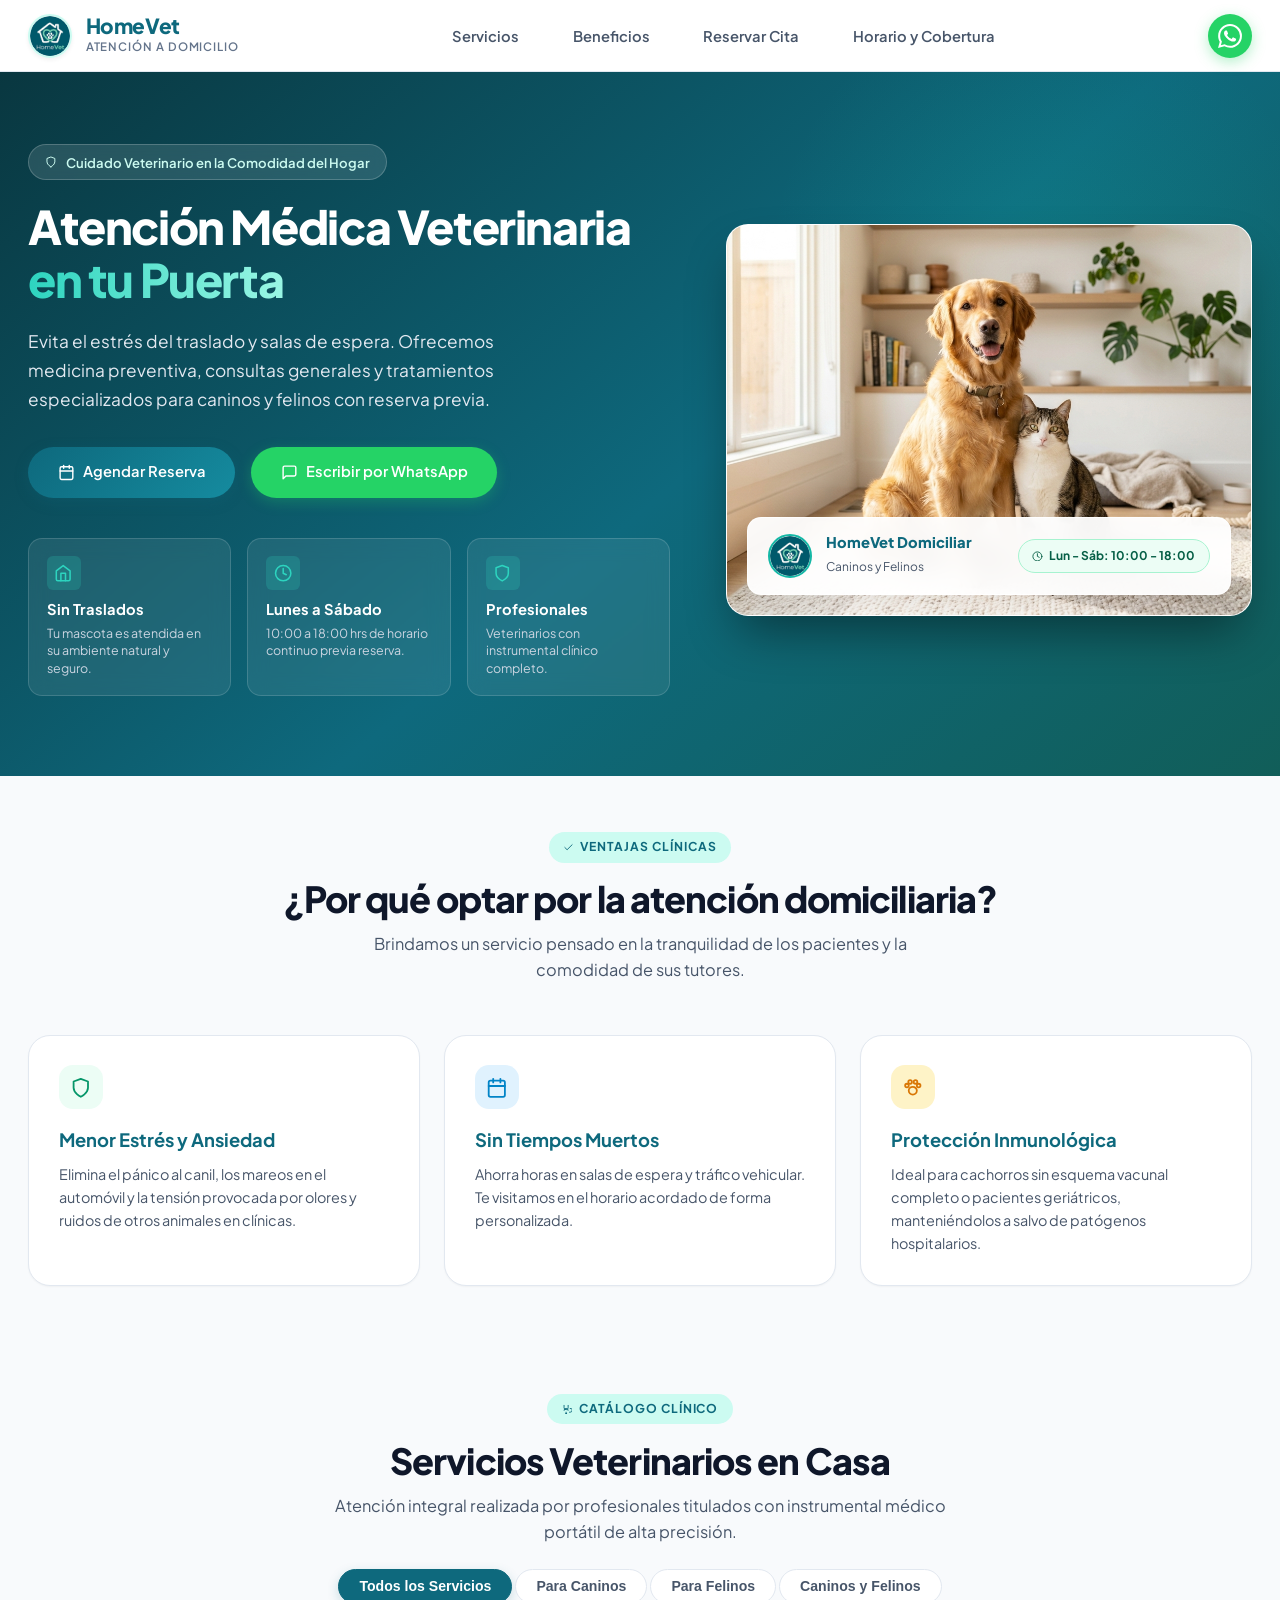
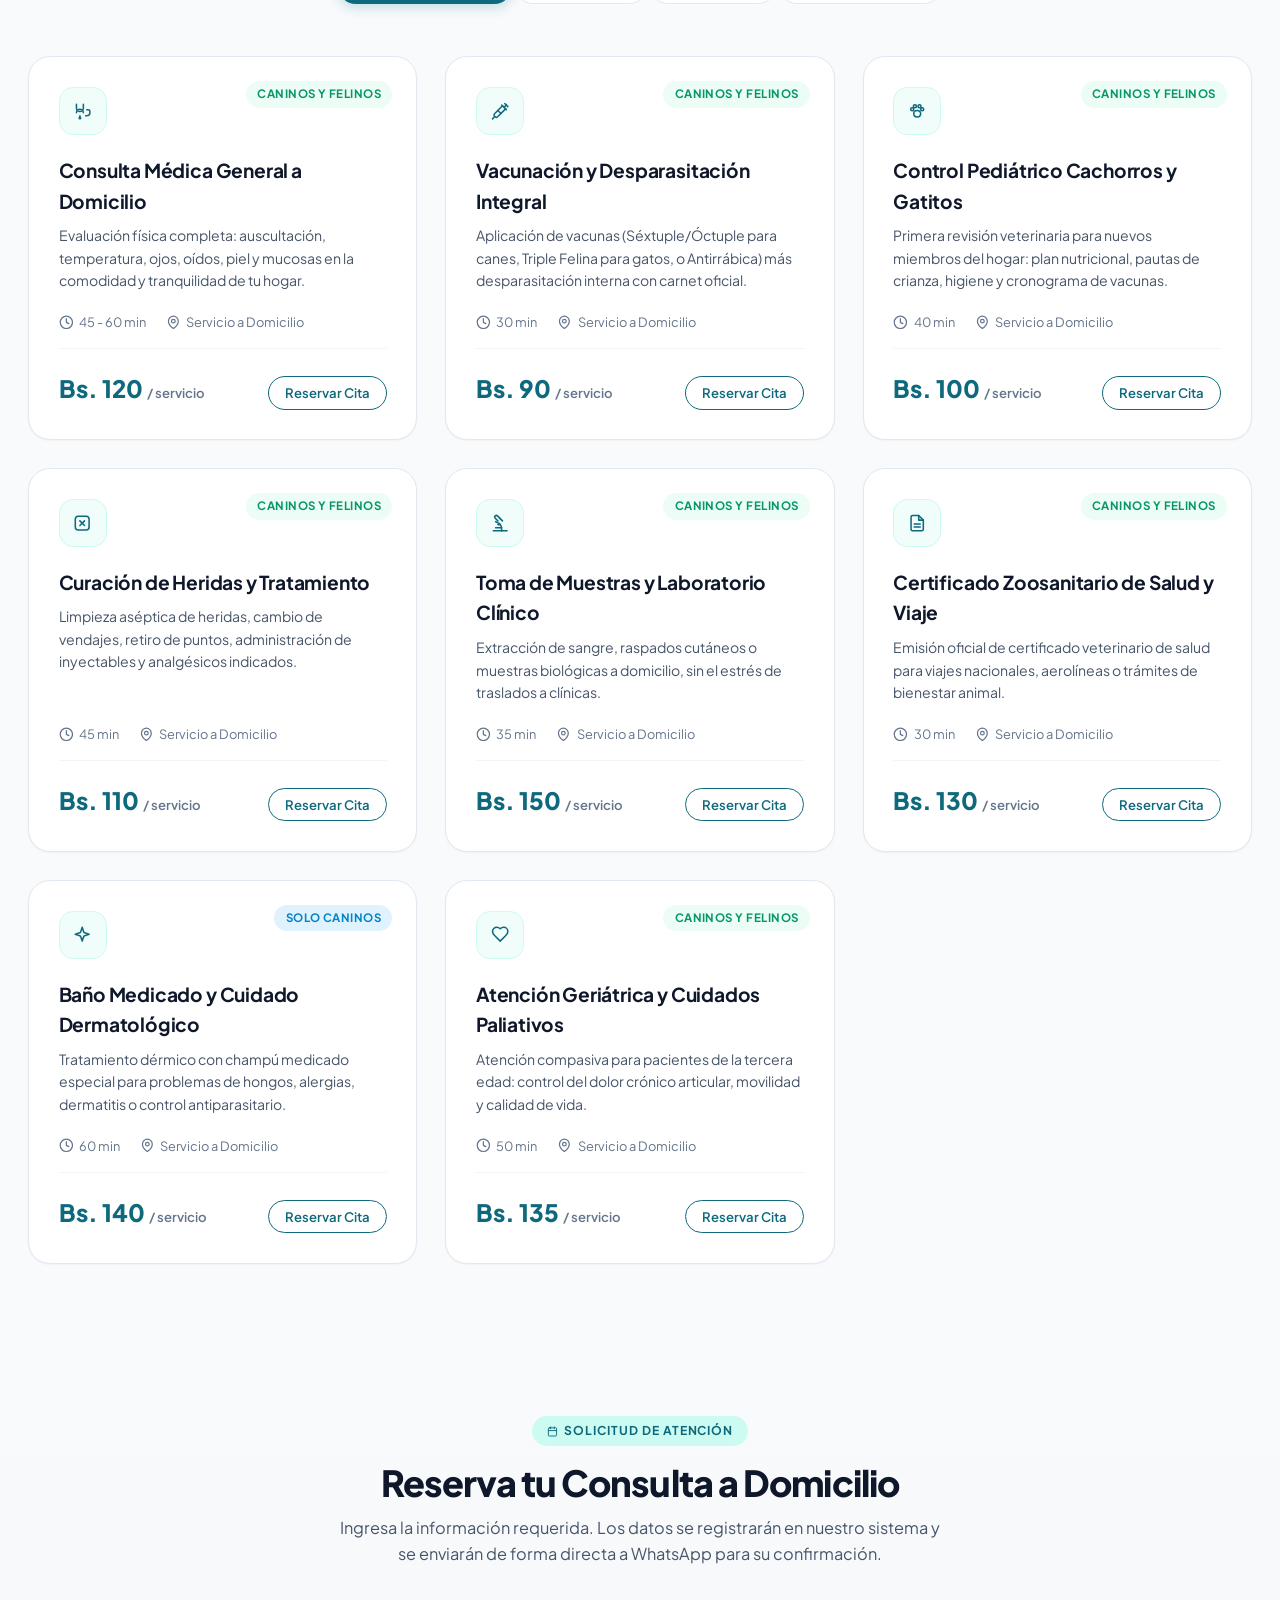
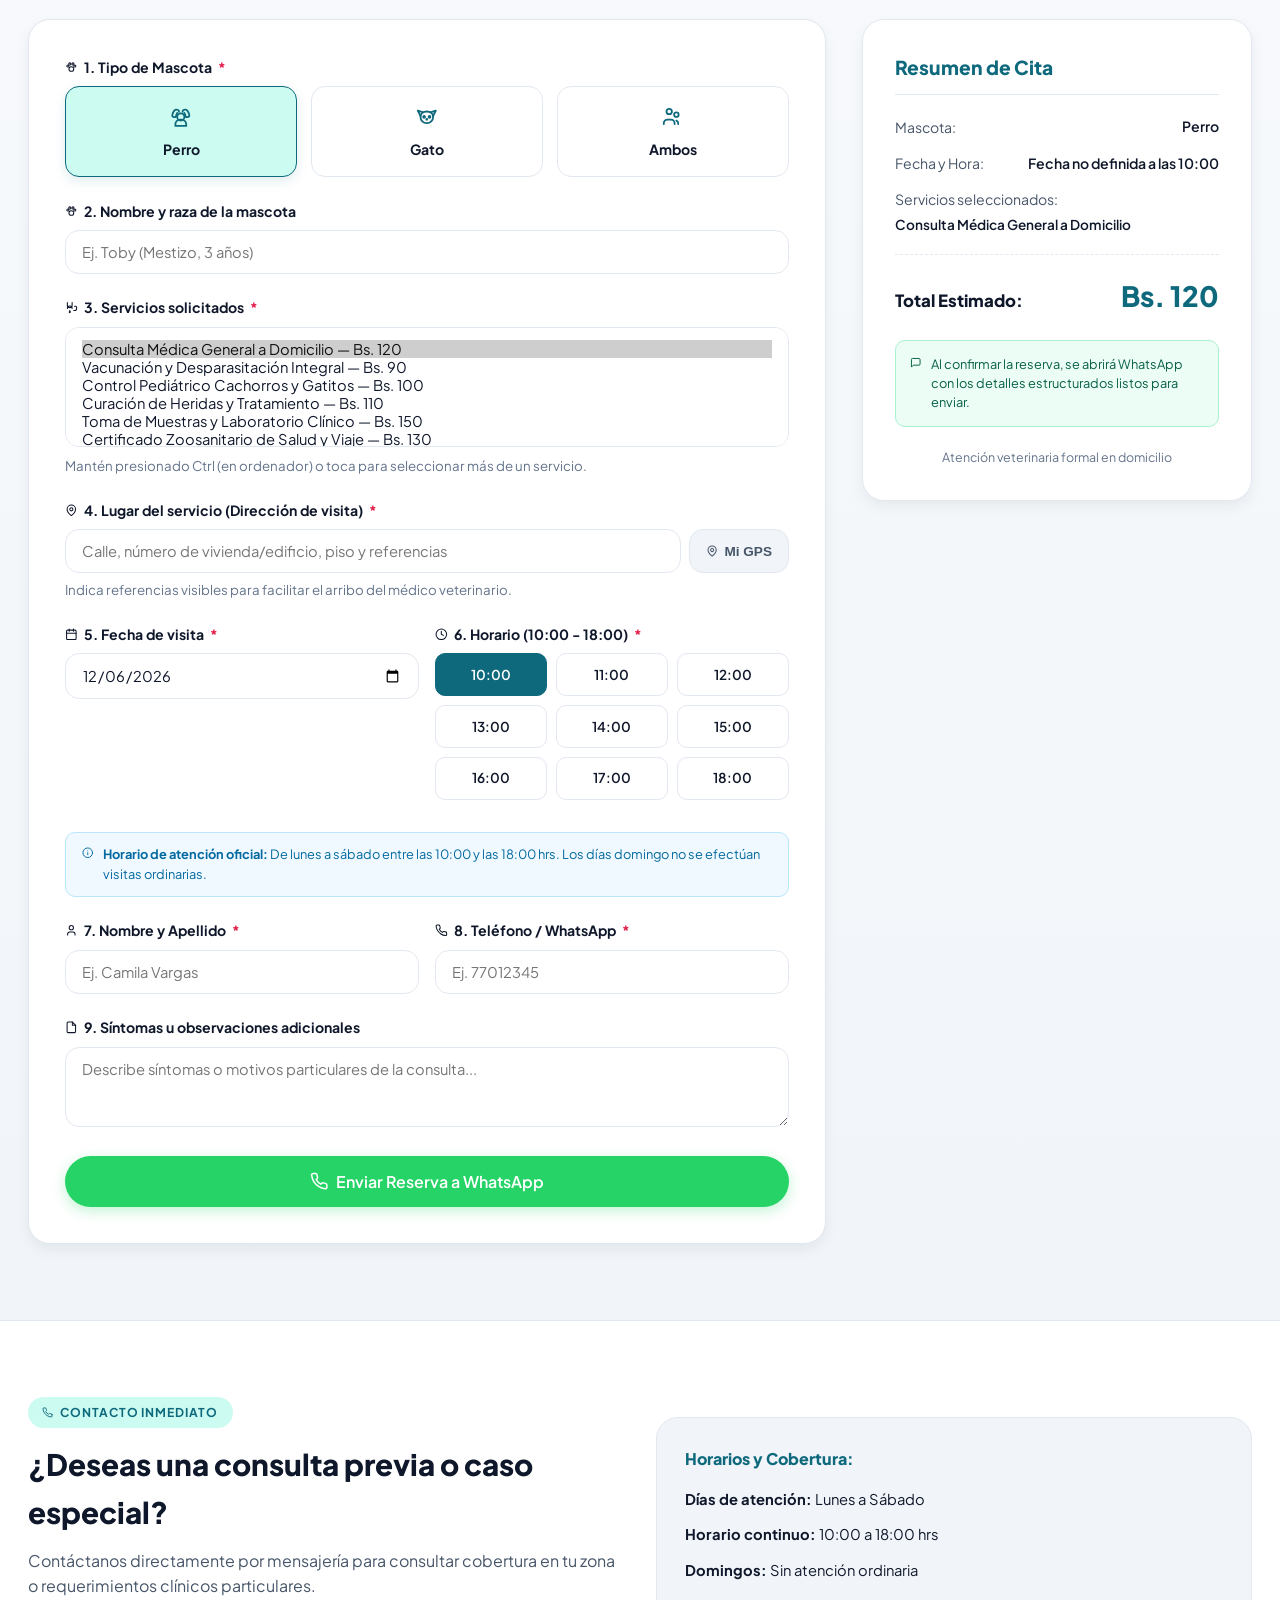
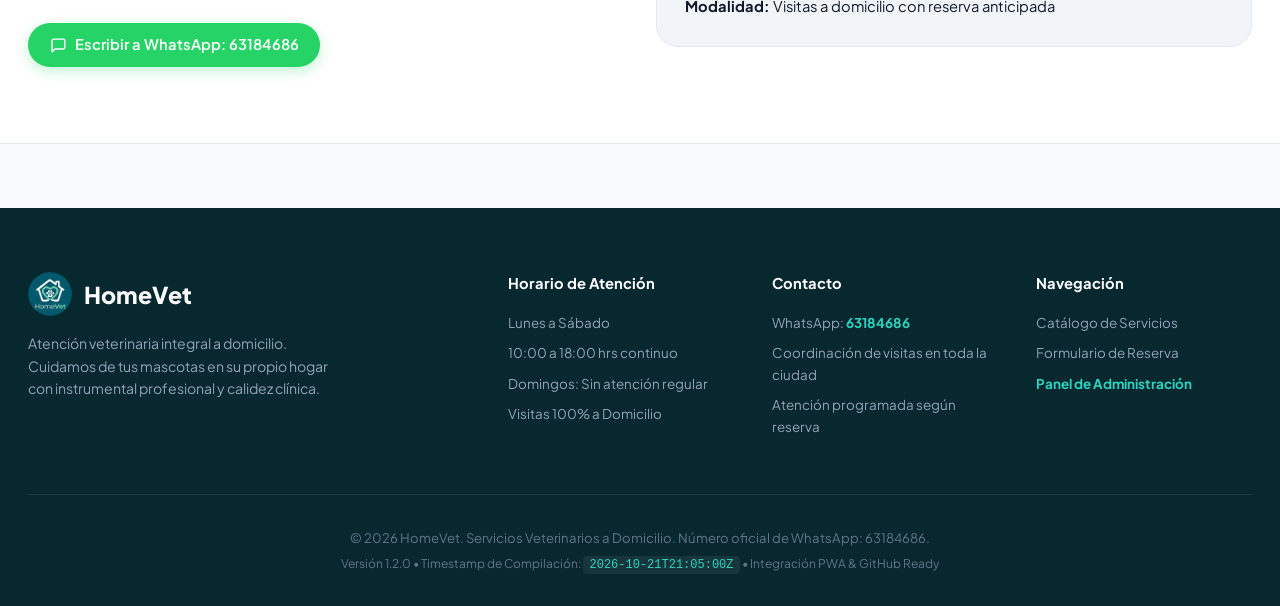
==== index.html @ 2f3e0928 "Add files via upload" ====
<!DOCTYPE html>
<html lang="es">
<head>
  <meta charset="UTF-8">
  <meta name="viewport" content="width=device-width, initial-scale=1.0">
  <title>HomeVet | Servicios Veterinarios a Domicilio</title>
  <meta name="description" content="Atención médica veterinaria a domicilio previa reserva para caninos y felinos. Horario: Lunes a Sábado de 10:00 a 18:00. Contacto WhatsApp: 63184686.">
  
  <!-- PWA & Mobile Meta Tags -->
  <link rel="manifest" href="manifest.json">
  <meta name="theme-color" content="#0e697d">
  <meta name="mobile-web-app-capable" content="yes">
  <meta name="apple-mobile-web-app-capable" content="yes">
  <meta name="apple-mobile-web-app-status-bar-style" content="black-translucent">
  <meta name="apple-mobile-web-app-title" content="HomeVet">
  <link rel="apple-touch-icon" href="assets/logo.png">

  <!-- Favicon -->
  <link rel="icon" type="image/png" href="assets/logo.png">

  <!-- Google Fonts -->
  <link rel="preconnect" href="https://fonts.googleapis.com">
  <link rel="preconnect" href="https://fonts.gstatic.com" crossorigin>
  <link href="https://fonts.googleapis.com/css2?family=Plus+Jakarta+Sans:wght@400;500;600;700;800&display=swap" rel="stylesheet">

  <!-- Styles -->
  <link rel="stylesheet" href="styles.css">
</head>
<body>

  <!-- NAVBAR -->
  <header class="navbar">
    <div class="nav-container">
      <a href="#" class="brand" onclick="window.location.reload()">
        <img src="assets/logo.png" alt="HomeVet Logo" class="brand-logo">
        <div class="brand-text">
          <h1>HomeVet</h1>
          <span>Atención a Domicilio</span>
        </div>
      </a>

      <ul class="nav-links">
        <li><a href="#servicios" class="nav-link">Servicios</a></li>
        <li><a href="#beneficios" class="nav-link">Beneficios</a></li>
        <li><a href="#reservar" class="nav-link">Reservar Cita</a></li>
        <li><a href="#contacto" class="nav-link">Horario y Cobertura</a></li>
      </ul>

      <div class="nav-actions">
        <!-- Únicamente el logo oficial de WhatsApp en la parte superior sin texto ni número -->
        <a href="https://wa.me/59163184686" target="_blank" class="btn-whatsapp-icon" id="nav-whatsapp-btn" title="Contactar vía WhatsApp" aria-label="Abrir WhatsApp oficial">
          <svg viewBox="0 0 24 24"><path d="M17.472 14.382c-.297-.149-1.758-.867-2.03-.967-.273-.099-.471-.148-.67.15-.197.297-.767.966-.94 1.164-.173.199-.347.223-.644.075-.297-.15-1.255-.463-2.39-1.475-.883-.788-1.48-1.761-1.653-2.059-.173-.297-.018-.458.13-.606.134-.133.298-.347.446-.52.149-.174.198-.298.298-.497.099-.198.05-.371-.025-.52-.075-.149-.669-1.612-.916-2.207-.242-.579-.487-.5-.669-.51-.173-.008-.371-.01-.57-.01-.198 0-.52.074-.792.372-.272.297-1.04 1.016-1.04 2.479 0 1.462 1.065 2.875 1.213 3.074.149.198 2.096 3.2 5.077 4.487.709.306 1.262.489 1.694.625.712.227 1.36.195 1.871.118.571-.085 1.758-.719 2.006-1.413.248-.694.248-1.289.173-1.413-.074-.124-.272-.198-.57-.347m-5.421 7.403h-.004a9.87 9.87 0 01-5.031-1.378l-.361-.214-3.741.982.998-3.648-.235-.374a9.86 9.86 0 01-1.51-5.26c.001-5.45 4.436-9.884 9.888-9.884 2.64 0 5.122 1.03 6.988 2.898a9.825 9.825 0 012.893 6.994c-.003 5.45-4.437 9.884-9.885 9.884m8.413-18.297A11.815 11.815 0 0012.05 0C5.495 0 .16 5.335.157 11.892c0 2.096.547 4.142 1.588 5.945L.057 24l6.305-1.654a11.882 11.882 0 005.683 1.448h.005c6.554 0 11.89-5.335 11.893-11.893a11.821 11.821 0 00-3.48-8.413Z"/></svg>
        </a>
      </div>
    </div>
  </header>

  <!-- VISTA CLIENTE PRINCIPAL -->
  <main id="client-view">
    
    <!-- ======================================================= -->
    <!-- HERO SECTION (FOTOGRAFÍA ESTÉTICA DE PERRO Y GATO)      -->
    <!-- ======================================================= -->
    <section class="hero">
      <div class="hero-container">
        <div class="hero-content">
          <div class="hero-pill">
            <svg class="svg-icon sm" viewBox="0 0 24 24"><path d="M12 22s8-4 8-10V5l-8-3-8 3v7c0 6 8 10 8 10z"/></svg>
            <span>Cuidado Veterinario en la Comodidad del Hogar</span>
          </div>

          <h2 class="hero-title">
            Atención Médica Veterinaria <span>en tu Puerta</span>
          </h2>
          
          <p class="hero-description">
            Evita el estrés del traslado y salas de espera. Ofrecemos medicina preventiva, consultas generales y tratamientos especializados para caninos y felinos con reserva previa.
          </p>

          <div class="hero-buttons">
            <a href="#reservar" class="btn btn-primary" style="padding: 0.85rem 1.85rem;">
              <svg class="svg-icon" viewBox="0 0 24 24"><rect width="18" height="18" x="3" y="4" rx="2" ry="2"/><line x1="16" y1="2" x2="16" y2="6"/><line x1="8" y1="2" x2="8" y2="6"/><line x1="3" y1="10" x2="21" y2="10"/></svg>
              <span>Agendar Reserva</span>
            </a>
            <a href="https://wa.me/59163184686?text=Hola%20HomeVet,%20deseo%20solicitar%20un%20servicio%20a%20domicilio" target="_blank" class="btn btn-whatsapp" style="padding: 0.85rem 1.85rem;">
              <svg class="svg-icon" viewBox="0 0 24 24"><path d="M21 15a2 2 0 0 1-2 2H7l-4 4V5a2 2 0 0 1 2-2h14a2 2 0 0 1 2 2z"/></svg>
              <span>Escribir por WhatsApp</span>
            </a>
          </div>

          <div class="hero-features">
            <div class="feature-box">
              <div class="feature-icon">
                <svg class="svg-icon" viewBox="0 0 24 24"><path d="m3 9 9-7 9 7v11a2 2 0 0 1-2 2H5a2 2 0 0 1-2-2z"/><polyline points="9 22 9 12 15 12 15 22"/></svg>
              </div>
              <h4>Sin Traslados</h4>
              <p>Tu mascota es atendida en su ambiente natural y seguro.</p>
            </div>

            <div class="feature-box">
              <div class="feature-icon">
                <svg class="svg-icon" viewBox="0 0 24 24"><circle cx="12" cy="12" r="10"/><polyline points="12 6 12 12 16 14"/></svg>
              </div>
              <h4>Lunes a Sábado</h4>
              <p>10:00 a 18:00 hrs de horario continuo previa reserva.</p>
            </div>

            <div class="feature-box">
              <div class="feature-icon">
                <svg class="svg-icon" viewBox="0 0 24 24"><path d="M12 22s8-4 8-10V5l-8-3-8 3v7c0 6 8 10 8 10z"/></svg>
              </div>
              <h4>Profesionales</h4>
              <p>Veterinarios con instrumental clínico completo.</p>
            </div>
          </div>
        </div>

        <!-- TARJETA VISUAL CON FOTOGRAFÍA ESTÉTICA DE PERRO Y GATO -->
        <div class="hero-visual-card">
          <img src="assets/hero_pets.jpg" alt="Perro y gato atendidos en casa con HomeVet" class="hero-visual-img">
          
          <div class="hero-badge-overlay">
            <div class="hero-badge-left">
              <img src="assets/logo.png" alt="HomeVet Emblem" class="hero-badge-avatar">
              <div class="hero-badge-info">
                <h4>HomeVet Domiciliar</h4>
                <span>Caninos y Felinos</span>
              </div>
            </div>

            <div class="hero-schedule-pill">
              <svg class="svg-icon sm" viewBox="0 0 24 24"><circle cx="12" cy="12" r="10"/><polyline points="12 6 12 12 16 14"/></svg>
              <span>Lun - Sáb: 10:00 - 18:00</span>
            </div>
          </div>
        </div>
      </div>
    </section>

    <!-- SECCIÓN BENEFICIOS -->
    <section class="section-wrapper" id="beneficios" style="padding-top: 3.5rem; padding-bottom: 2rem;">
      <div class="section-header">
        <span class="section-tag">
          <svg class="svg-icon sm" viewBox="0 0 24 24"><polyline points="20 6 9 17 4 12"/></svg>
          Ventajas Clínicas
        </span>
        <h2 class="section-title">¿Por qué optar por la atención domiciliaria?</h2>
        <p class="section-subtitle">
          Brindamos un servicio pensado en la tranquilidad de los pacientes y la comodidad de sus tutores.
        </p>
      </div>

      <div style="display: grid; grid-template-columns: repeat(auto-fit, minmax(280px, 1fr)); gap: 1.5rem;">
        <div style="background: white; padding: 1.85rem; border-radius: var(--radius-lg); border: 1px solid var(--border-color); box-shadow: var(--shadow-xs);">
          <div style="width: 44px; height: 44px; border-radius: var(--radius-md); background: #ecfdf5; color: #059669; display: flex; align-items: center; justify-content: center; margin-bottom: 1rem;">
            <svg class="svg-icon md" viewBox="0 0 24 24"><path d="M12 22s8-4 8-10V5l-8-3-8 3v7c0 6 8 10 8 10z"/></svg>
          </div>
          <h3 style="font-size: 1.15rem; font-weight: 700; margin-bottom: 0.5rem; color: var(--primary);">Menor Estrés y Ansiedad</h3>
          <p style="font-size: 0.9rem; color: var(--text-secondary); line-height: 1.6;">
            Elimina el pánico al canil, los mareos en el automóvil y la tensión provocada por olores y ruidos de otros animales en clínicas.
          </p>
        </div>

        <div style="background: white; padding: 1.85rem; border-radius: var(--radius-lg); border: 1px solid var(--border-color); box-shadow: var(--shadow-xs);">
          <div style="width: 44px; height: 44px; border-radius: var(--radius-md); background: #e0f2fe; color: #0284c7; display: flex; align-items: center; justify-content: center; margin-bottom: 1rem;">
            <svg class="svg-icon md" viewBox="0 0 24 24"><rect width="18" height="18" x="3" y="4" rx="2" ry="2"/><line x1="16" y1="2" x2="16" y2="6"/><line x1="8" y1="2" x2="8" y2="6"/><line x1="3" y1="10" x2="21" y2="10"/></svg>
          </div>
          <h3 style="font-size: 1.15rem; font-weight: 700; margin-bottom: 0.5rem; color: var(--primary);">Sin Tiempos Muertos</h3>
          <p style="font-size: 0.9rem; color: var(--text-secondary); line-height: 1.6;">
            Ahorra horas en salas de espera y tráfico vehicular. Te visitamos en el horario acordado de forma personalizada.
          </p>
        </div>

        <div style="background: white; padding: 1.85rem; border-radius: var(--radius-lg); border: 1px solid var(--border-color); box-shadow: var(--shadow-xs);">
          <div style="width: 44px; height: 44px; border-radius: var(--radius-md); background: #fef3c7; color: #d97706; display: flex; align-items: center; justify-content: center; margin-bottom: 1rem;">
            <svg class="svg-icon md" viewBox="0 0 24 24"><path d="M12 11c-2.5 0-4.5 1.8-4.5 4 0 2.5 2 4.5 4.5 4.5s4.5-2 4.5-4.5c0-2.2-2-4-4.5-4z"/><circle cx="5.5" cy="9.5" r="2"/><circle cx="9" cy="5.5" r="2"/><circle cx="15" cy="5.5" r="2"/><circle cx="18.5" cy="9.5" r="2"/></svg>
          </div>
          <h3 style="font-size: 1.15rem; font-weight: 700; margin-bottom: 0.5rem; color: var(--primary);">Protección Inmunológica</h3>
          <p style="font-size: 0.9rem; color: var(--text-secondary); line-height: 1.6;">
            Ideal para cachorros sin esquema vacunal completo o pacientes geriátricos, manteniéndolos a salvo de patógenos hospitalarios.
          </p>
        </div>
      </div>
    </section>

    <!-- SECCIÓN DE SERVICIOS -->
    <section class="section-wrapper" id="servicios">
      <div class="section-header">
        <span class="section-tag">
          <svg class="svg-icon sm" viewBox="0 0 24 24"><path d="M4.5 3v5a4.5 4.5 0 0 0 9 0V3"/><path d="M13.5 14a4.5 4.5 0 0 0-9 0"/><path d="M9 18v3"/><circle cx="9" cy="21" r="1"/><path d="M18 10h2a2 2 0 0 1 2 2v2a4 4 0 0 1-4 4h-1.5"/></svg>
          Catálogo Clínico
        </span>
        <h2 class="section-title">Servicios Veterinarios en Casa</h2>
        <p class="section-subtitle">
          Atención integral realizada por profesionales titulados con instrumental médico portátil de alta precisión.
        </p>

        <!-- Filtros por tipo de mascota -->
        <div class="filter-pills" style="margin-top: 1.5rem;">
          <button class="filter-btn active" onclick="filterServicesByPet('todos', this)">Todos los Servicios</button>
          <button class="filter-btn" onclick="filterServicesByPet('perro', this)">Para Caninos</button>
          <button class="filter-btn" onclick="filterServicesByPet('gato', this)">Para Felinos</button>
          <button class="filter-btn" onclick="filterServicesByPet('ambos', this)">Caninos y Felinos</button>
        </div>
      </div>

      <!-- Grid dinámico de servicios (cargado desde db.js) -->
      <div class="services-grid" id="services-grid">
        <!-- Renderizado dinámicamente con JavaScript desde app.js -->
      </div>
    </section>

    <!-- SECCIÓN DE RESERVA ONLINE -->
    <section class="booking-section section-wrapper" id="reservar">
      <div class="section-header">
        <span class="section-tag">
          <svg class="svg-icon sm" viewBox="0 0 24 24"><rect width="18" height="18" x="3" y="4" rx="2" ry="2"/><line x1="16" y1="2" x2="16" y2="6"/><line x1="8" y1="2" x2="8" y2="6"/><line x1="3" y1="10" x2="21" y2="10"/></svg>
          Solicitud de Atención
        </span>
        <h2 class="section-title">Reserva tu Consulta a Domicilio</h2>
        <p class="section-subtitle">
          Ingresa la información requerida. Los datos se registrarán en nuestro sistema y se enviarán de forma directa a WhatsApp para su confirmación.
        </p>
      </div>

      <div class="booking-container">
        <!-- FORMULARIO DE RESERVA -->
        <div class="booking-form-card">
          <form id="booking-form" onsubmit="handleBookingSubmit(event)">
            
            <!-- PASO 1: TIPO DE MASCOTA -->
            <div class="form-group">
              <label class="form-label">
                <svg class="svg-icon sm" viewBox="0 0 24 24"><path d="M12 11c-2.5 0-4.5 1.8-4.5 4 0 2.5 2 4.5 4.5 4.5s4.5-2 4.5-4.5c0-2.2-2-4-4.5-4z"/><circle cx="5.5" cy="9.5" r="2"/><circle cx="9" cy="5.5" r="2"/><circle cx="15" cy="5.5" r="2"/><circle cx="18.5" cy="9.5" r="2"/></svg>
                <span>1. Tipo de Mascota</span> <span class="req">*</span>
              </label>
              <div class="pet-type-selector">
                <div class="pet-radio-card active" data-pet="Perro" onclick="selectPetType('Perro')">
                  <div class="pet-icon-svg">
                    <svg class="svg-icon md" viewBox="0 0 24 24"><path d="M10 5.172C10 3.782 8.423 2.679 6.5 3c-2.823.47-4.113 6.006-4 7 .08.703 1.725 1.722 3.996 1 .076-.513.59-3 1.504-4.5"/><path d="M14 5.172C14 3.782 15.577 2.679 17.5 3c2.823.47 4.113 6.006 4 7-.08.703-1.725 1.722-3.996 1-.076-.513-.59-3-1.504-4.5"/><path d="M12 14c-3.5 0-6 2-6 5v2h12v-2c0-3-2.5-5-6-5z"/><circle cx="12" cy="11" r="4"/></svg>
                  </div>
                  <div class="pet-name">Perro</div>
                </div>

                <div class="pet-radio-card" data-pet="Gato" onclick="selectPetType('Gato')">
                  <div class="pet-icon-svg">
                    <svg class="svg-icon md" viewBox="0 0 24 24"><path d="M12 5c-4 0-7 2.5-7 6 0 4 3 7 7 7s7-3 7-7c0-3.5-3-6-7-6Z"/><path d="m5 10-3-6 6 2"/><path d="m19 10 3-6-6 2"/><circle cx="9" cy="11" r="1"/><circle cx="15" cy="11" r="1"/><path d="m12 13-.5 1h1z"/></svg>
                  </div>
                  <div class="pet-name">Gato</div>
                </div>

                <div class="pet-radio-card" data-pet="Ambos" onclick="selectPetType('Ambos')">
                  <div class="pet-icon-svg">
                    <svg class="svg-icon md" viewBox="0 0 24 24"><path d="M8 8a3 3 0 1 0 0-6 3 3 0 0 0 0 6Z"/><path d="M16 11a2.5 2.5 0 1 0 0-5 2.5 2.5 0 0 0 0 5Z"/><path d="M2 19v-1a4 4 0 0 1 4-4h4a4 4 0 0 1 4 4v1"/><path d="M18 19v-1a3 3 0 0 0-2-2.82"/></svg>
                  </div>
                  <div class="pet-name">Ambos</div>
                </div>
              </div>
            </div>

            <!-- PASO 2: NOMBRE / DATOS DE LA MASCOTA -->
            <div class="form-group">
              <label class="form-label" for="booking-pet-name">
                <svg class="svg-icon sm" viewBox="0 0 24 24"><path d="M12 11c-2.5 0-4.5 1.8-4.5 4 0 2.5 2 4.5 4.5 4.5s4.5-2 4.5-4.5c0-2.2-2-4-4.5-4z"/><circle cx="5.5" cy="9.5" r="2"/><circle cx="9" cy="5.5" r="2"/><circle cx="15" cy="5.5" r="2"/><circle cx="18.5" cy="9.5" r="2"/></svg>
                <span>2. Nombre y raza de la mascota</span>
              </label>
              <input type="text" id="booking-pet-name" class="form-control" placeholder="Ej. Toby (Mestizo, 3 años)">
            </div>

            <!-- PASO 3: SERVICIOS REQUERIDOS -->
            <div class="form-group">
              <label class="form-label" for="booking-services">
                <svg class="svg-icon sm" viewBox="0 0 24 24"><path d="M4.5 3v5a4.5 4.5 0 0 0 9 0V3"/><path d="M13.5 14a4.5 4.5 0 0 0-9 0"/><path d="M9 18v3"/><circle cx="9" cy="21" r="1"/><path d="M18 10h2a2 2 0 0 1 2 2v2a4 4 0 0 1-4 4h-1.5"/></svg>
                <span>3. Servicios solicitados</span> <span class="req">*</span>
              </label>
              <select id="booking-services" class="form-control" multiple size="4" required style="height: auto; min-height: 120px;">
                <!-- Opciones cargadas dinámicamente -->
              </select>
              <small style="color: var(--text-muted); display: block; margin-top: 0.35rem;">
                Mantén presionado Ctrl (en ordenador) o toca para seleccionar más de un servicio.
              </small>
            </div>

            <!-- PASO 4: LUGAR / DIRECCIÓN EXACTA -->
            <div class="form-group">
              <label class="form-label" for="booking-location">
                <svg class="svg-icon sm" viewBox="0 0 24 24"><path d="M20 10c0 6-8 12-8 12s-8-6-8-12a8 8 0 0 1 16 0Z"/><circle cx="12" cy="10" r="3"/></svg>
                <span>4. Lugar del servicio (Dirección de visita)</span> <span class="req">*</span>
              </label>
              <div class="location-input-group">
                <input type="text" id="booking-location" class="form-control" placeholder="Calle, número de vivienda/edificio, piso y referencias" required>
                <button type="button" class="btn-gps" onclick="getCurrentLocation()" title="Usar ubicación actual GPS">
                  <svg class="svg-icon sm" viewBox="0 0 24 24"><path d="M20 10c0 6-8 12-8 12s-8-6-8-12a8 8 0 0 1 16 0Z"/><circle cx="12" cy="10" r="3"/></svg>
                  <span>Mi GPS</span>
                </button>
              </div>
              <small style="color: var(--text-muted); display: block; margin-top: 0.35rem;">
                Indica referencias visibles para facilitar el arribo del médico veterinario.
              </small>
            </div>

            <!-- PASO 5: FECHA Y HORA (LUNES A SÁBADO 10:00 - 18:00) -->
            <div style="display: grid; grid-template-columns: 1fr 1fr; gap: 1rem;">
              <div class="form-group">
                <label class="form-label" for="booking-date">
                  <svg class="svg-icon sm" viewBox="0 0 24 24"><rect width="18" height="18" x="3" y="4" rx="2" ry="2"/><line x1="16" y1="2" x2="16" y2="6"/><line x1="8" y1="2" x2="8" y2="6"/><line x1="3" y1="10" x2="21" y2="10"/></svg>
                  <span>5. Fecha de visita</span> <span class="req">*</span>
                </label>
                <input type="date" id="booking-date" class="form-control" required>
              </div>

              <div class="form-group">
                <label class="form-label">
                  <svg class="svg-icon sm" viewBox="0 0 24 24"><circle cx="12" cy="12" r="10"/><polyline points="12 6 12 12 16 14"/></svg>
                  <span>6. Horario (10:00 - 18:00)</span> <span class="req">*</span>
                </label>
                <div class="time-slots-grid" id="time-slots-container">
                  <!-- Slots dinámicos -->
                </div>
              </div>
            </div>

            <div class="schedule-notice-box">
              <svg class="svg-icon sm" style="margin-top:2px;" viewBox="0 0 24 24"><circle cx="12" cy="12" r="10"/><line x1="12" y1="16" x2="12" y2="12"/><line x1="12" y1="8" x2="12.01" y2="8"/></svg>
              <span><strong>Horario de atención oficial:</strong> De lunes a sábado entre las 10:00 y las 18:00 hrs. Los días domingo no se efectúan visitas ordinarias.</span>
            </div>

            <!-- PASO 6: DATOS DEL CLIENTE -->
            <div style="display: grid; grid-template-columns: 1fr 1fr; gap: 1rem; margin-top: 1.4rem;">
              <div class="form-group">
                <label class="form-label" for="booking-name">
                  <svg class="svg-icon sm" viewBox="0 0 24 24"><path d="M19 21v-2a4 4 0 0 0-4-4H9a4 4 0 0 0-4 4v2"/><circle cx="12" cy="7" r="4"/></svg>
                  <span>7. Nombre y Apellido</span> <span class="req">*</span>
                </label>
                <input type="text" id="booking-name" class="form-control" placeholder="Ej. Camila Vargas" required>
              </div>

              <div class="form-group">
                <label class="form-label" for="booking-phone">
                  <svg class="svg-icon sm" viewBox="0 0 24 24"><path d="M22 16.92v3a2 2 0 0 1-2.18 2 19.79 19.79 0 0 1-8.63-3.07 19.5 19.5 0 0 1-6-6 19.79 19.79 0 0 1-3.07-8.67A2 2 0 0 1 4.11 2h3a2 2 0 0 1 2 1.72 12.84 12.84 0 0 0 .7 2.81 2 2 0 0 1-.45 2.11L8.09 9.91a16 16 0 0 0 6 6l1.27-1.27a2 2 0 0 1 2.11-.45 12.84 12.84 0 0 0 2.81.7A2 2 0 0 1 22 16.92z"/></svg>
                  <span>8. Teléfono / WhatsApp</span> <span class="req">*</span>
                </label>
                <input type="tel" id="booking-phone" class="form-control" placeholder="Ej. 77012345" required>
              </div>
            </div>

            <!-- PASO 7: OBSERVACIONES -->
            <div class="form-group">
              <label class="form-label" for="booking-notes">
                <svg class="svg-icon sm" viewBox="0 0 24 24"><path d="M14 2H6a2 2 0 0 0-2 2v16a2 2 0 0 0 2 2h12a2 2 0 0 0 2-2V8z"/><polyline points="14 2 14 8 20 8"/></svg>
                <span>9. Síntomas u observaciones adicionales</span>
              </label>
              <textarea id="booking-notes" class="form-control" rows="3" placeholder="Describe síntomas o motivos particulares de la consulta..."></textarea>
            </div>

            <!-- Botón de envío sin número de teléfono visible -->
            <button type="submit" class="btn btn-whatsapp" style="width: 100%; padding: 0.95rem; font-size: 1rem;">
              <svg class="svg-icon" viewBox="0 0 24 24"><path d="M22 16.92v3a2 2 0 0 1-2.18 2 19.79 19.79 0 0 1-8.63-3.07 19.5 19.5 0 0 1-6-6 19.79 19.79 0 0 1-3.07-8.67A2 2 0 0 1 4.11 2h3a2 2 0 0 1 2 1.72 12.84 12.84 0 0 0 .7 2.81 2 2 0 0 1-.45 2.11L8.09 9.91a16 16 0 0 0 6 6l1.27-1.27a2 2 0 0 1 2.11-.45 12.84 12.84 0 0 0 2.81.7A2 2 0 0 1 22 16.92z"/></svg>
              <span>Enviar Reserva a WhatsApp</span>
            </button>
          </form>
        </div>

        <!-- RESUMEN LATERAL DE RESERVA -->
        <div class="booking-summary-card">
          <h3 style="font-size: 1.2rem; font-weight: 800; color: var(--primary); margin-bottom: 1.25rem; border-bottom: 1px solid var(--border-color); padding-bottom: 0.75rem;">
            Resumen de Cita
          </h3>

          <div class="summary-item">
            <span class="label">Mascota:</span>
            <span class="value" id="summary-pet-type">Perro</span>
          </div>

          <div class="summary-item">
            <span class="label">Fecha y Hora:</span>
            <span class="value" id="summary-date-time">Hoy a las 10:00</span>
          </div>

          <div class="summary-item" style="flex-direction: column; align-items: flex-start; gap: 0.25rem;">
            <span class="label">Servicios seleccionados:</span>
            <div class="value" id="summary-services-list" style="text-align: left; font-size: 0.85rem; color: var(--text-primary);">
              Cargando...
            </div>
          </div>

          <div class="summary-total">
            <span class="total-label">Total Estimado:</span>
            <span class="total-amount" id="summary-total-price">Bs. 0</span>
          </div>

          <div class="whatsapp-notice">
            <svg class="svg-icon sm" style="margin-top:2px;" viewBox="0 0 24 24"><path d="M21 15a2 2 0 0 1-2 2H7l-4 4V5a2 2 0 0 1 2-2h14a2 2 0 0 1 2 2z"/></svg>
            <div>
              Al confirmar la reserva, se abrirá WhatsApp con los detalles estructurados listos para enviar.
            </div>
          </div>

          <div style="font-size: 0.78rem; color: var(--text-muted); text-align: center;">
            Atención veterinaria formal en domicilio
          </div>
        </div>
      </div>
    </section>

    <!-- HORARIO Y CONTACTO (NÚMERO VISIBLE EN LA PARTE INFERIOR) -->
    <section class="section-wrapper" id="contacto" style="background: white; border-top: 1px solid var(--border-color); border-bottom: 1px solid var(--border-color);">
      <div style="display: grid; grid-template-columns: repeat(auto-fit, minmax(300px, 1fr)); gap: 2rem; align-items: center;">
        <div>
          <span class="section-tag">
            <svg class="svg-icon sm" viewBox="0 0 24 24"><path d="M22 16.92v3a2 2 0 0 1-2.18 2 19.79 19.79 0 0 1-8.63-3.07 19.5 19.5 0 0 1-6-6 19.79 19.79 0 0 1-3.07-8.67A2 2 0 0 1 4.11 2h3a2 2 0 0 1 2 1.72 12.84 12.84 0 0 0 .7 2.81 2 2 0 0 1-.45 2.11L8.09 9.91a16 16 0 0 0 6 6l1.27-1.27a2 2 0 0 1 2.11-.45 12.84 12.84 0 0 0 2.81.7A2 2 0 0 1 22 16.92z"/></svg>
            Contacto Inmediato
          </span>
          <h2 style="font-size: 1.85rem; font-weight: 800; margin-bottom: 0.75rem;">¿Deseas una consulta previa o caso especial?</h2>
          <p style="color: var(--text-secondary); margin-bottom: 1.5rem; line-height: 1.6;">
            Contáctanos directamente por mensajería para consultar cobertura en tu zona o requerimientos clínicos particulares.
          </p>
          <a href="https://wa.me/59163184686?text=Hola%20HomeVet,%20tengo%20una%20consulta%20veterinaria" target="_blank" class="btn btn-whatsapp">
            <svg class="svg-icon" viewBox="0 0 24 24"><path d="M21 15a2 2 0 0 1-2 2H7l-4 4V5a2 2 0 0 1 2-2h14a2 2 0 0 1 2 2z"/></svg>
            <span>Escribir a WhatsApp: 63184686</span>
          </a>
        </div>

        <div style="background: var(--bg-subtle); padding: 1.75rem; border-radius: var(--radius-lg); border: 1px solid var(--border-color);">
          <h4 style="font-weight: 800; margin-bottom: 1rem; color: var(--primary);">Horarios y Cobertura:</h4>
          <ul style="list-style: none; display: flex; flex-direction: column; gap: 0.75rem; font-size: 0.92rem;">
            <li><strong>Días de atención:</strong> Lunes a Sábado</li>
            <li><strong>Horario continuo:</strong> 10:00 a 18:00 hrs</li>
            <li><strong>Domingos:</strong> Sin atención ordinaria</li>
            <li><strong>Modalidad:</strong> Visitas a domicilio con reserva anticipada</li>
          </ul>
        </div>
      </div>
    </section>

  </main>

  <!-- MODAL: CONFIRMACIÓN DE RESERVA -->
  <div class="modal-overlay" id="confirmation-modal">
    <div class="modal-card">
      <div class="modal-header">
        <h4 class="modal-title">
          <svg class="svg-icon" viewBox="0 0 24 24"><polyline points="20 6 9 17 4 12"/></svg>
          <span>Reserva Registrada en Base de Datos</span>
        </h4>
        <button class="modal-close" onclick="closeModal('confirmation-modal')">&times;</button>
      </div>
      <div class="modal-body" id="modal-booking-details">
        <!-- Contenido generado dinámicamente -->
      </div>
      <div class="modal-footer">
        <button class="btn btn-secondary" onclick="closeModal('confirmation-modal')">Cerrar</button>
        <button class="btn btn-whatsapp" id="modal-whatsapp-btn">
          <svg class="svg-icon" viewBox="0 0 24 24"><path d="M22 16.92v3a2 2 0 0 1-2.18 2 19.79 19.79 0 0 1-8.63-3.07 19.5 19.5 0 0 1-6-6 19.79 19.79 0 0 1-3.07-8.67A2 2 0 0 1 4.11 2h3a2 2 0 0 1 2 1.72 12.84 12.84 0 0 0 .7 2.81 2 2 0 0 1-.45 2.11L8.09 9.91a16 16 0 0 0 6 6l1.27-1.27a2 2 0 0 1 2.11-.45 12.84 12.84 0 0 0 2.81.7A2 2 0 0 1 22 16.92z"/></svg>
          <span>Continuar a WhatsApp</span>
        </button>
      </div>
    </div>
  </div>

  <!-- FOOTER -->
  <footer class="footer">
    <div class="footer-container">
      <div class="footer-brand">
        <div style="display: flex; align-items: center; gap: 0.75rem; margin-bottom: 1rem;">
          <img src="assets/logo.png" alt="HomeVet" style="width: 44px; height: 44px; border-radius: 50%;">
          <h3 style="margin-bottom: 0;">HomeVet</h3>
        </div>
        <p style="font-size: 0.88rem; line-height: 1.6; max-width: 320px;">
          Atención veterinaria integral a domicilio. Cuidamos de tus mascotas en su propio hogar con instrumental profesional y calidez clínica.
        </p>
      </div>

      <div class="footer-col">
        <h4>Horario de Atención</h4>
        <ul>
          <li>Lunes a Sábado</li>
          <li>10:00 a 18:00 hrs continuo</li>
          <li>Domingos: Sin atención regular</li>
          <li>Visitas 100% a Domicilio</li>
        </ul>
      </div>

      <div class="footer-col">
        <h4>Contacto</h4>
        <ul>
          <li>WhatsApp: <a href="https://wa.me/59163184686" style="color: var(--accent-mint); text-decoration: none; font-weight: 700;">63184686</a></li>
          <li>Coordinación de visitas en toda la ciudad</li>
          <li>Atención programada según reserva</li>
        </ul>
      </div>

      <div class="footer-col">
        <h4>Navegación</h4>
        <ul>
          <li><a href="#servicios" style="color: inherit; text-decoration: none;">Catálogo de Servicios</a></li>
          <li><a href="#reservar" style="color: inherit; text-decoration: none;">Formulario de Reserva</a></li>
          <li><a href="admin.html" style="color: var(--accent-mint); text-decoration: none; font-weight: 700;">Panel de Administración</a></li>
        </ul>
      </div>
    </div>

    <div class="footer-bottom">
      <div>&copy; 2026 HomeVet. Servicios Veterinarios a Domicilio. Número oficial de WhatsApp: 63184686.</div>
      <div style="font-size: 0.75rem; color: #64748b; margin-top: 6px;">
        Versión 1.2.0 • Timestamp de Compilación: <code style="color: var(--accent-mint); background: rgba(255,255,255,0.06); padding: 2px 6px; border-radius: 4px;">2026-10-21T21:05:00Z</code> • Integración PWA & GitHub Ready
      </div>
    </div>
  </footer>

  <!-- BANNER DE INSTALACIÓN PWA EN CELULARES -->
  <div id="pwa-install-banner" class="pwa-install-banner" style="display: none;">
    <div style="display: flex; align-items: center; gap: 0.85rem;">
      <img src="assets/logo.png" alt="HomeVet App" style="width: 40px; height: 40px; border-radius: 50%;">
      <div>
        <strong style="font-size: 0.9rem; display: block; color: var(--primary);">Instalar HomeVet en Celular</strong>
        <span style="font-size: 0.76rem; color: var(--text-secondary);">Acceso rápido y reservas sin abrir navegador</span>
      </div>
    </div>
    <div style="display: flex; gap: 0.5rem; align-items: center;">
      <button class="btn btn-primary" id="btn-install-pwa" style="padding: 0.4rem 0.85rem; font-size: 0.8rem;">Instalar</button>
      <button class="btn btn-secondary" onclick="dismissPwaBanner()" style="padding: 0.4rem 0.6rem; font-size: 0.8rem;" title="Cerrar">✕</button>
    </div>
  </div>

  <!-- Base de Datos e Interacción Cliente -->
  <script src="db.js"></script>
  <script src="app.js"></script>

  <!-- REGISTRO DEL SERVICE WORKER (PWA) -->
  <script>
    if ('serviceWorker' in navigator) {
      window.addEventListener('load', () => {
        navigator.serviceWorker.register('./sw.js')
          .then((registration) => {
            console.log('HomeVet PWA Service Worker registrado con éxito en el scope:', registration.scope);
          })
          .catch((error) => {
            console.warn('Fallo en registro de Service Worker PWA:', error);
          });
      });
    }

    // Manejo de la instalación PWA en móviles y navegadores
    let deferredPrompt = null;
    window.addEventListener('beforeinstallprompt', (e) => {
      e.preventDefault();
      deferredPrompt = e;
      const banner = document.getElementById('pwa-install-banner');
      if (banner && !sessionStorage.getItem('homevet_pwa_dismissed')) {
        banner.style.display = 'flex';
      }
    });

    const installBtn = document.getElementById('btn-install-pwa');
    if (installBtn) {
      installBtn.addEventListener('click', async () => {
        if (!deferredPrompt) return;
        deferredPrompt.prompt();
        const { outcome } = await deferredPrompt.userChoice;
        console.log('Resultado de instalación PWA:', outcome);
        deferredPrompt = null;
        dismissPwaBanner();
      });
    }

    window.dismissPwaBanner = function() {
      const banner = document.getElementById('pwa-install-banner');
      if (banner) banner.style.display = 'none';
      sessionStorage.setItem('homevet_pwa_dismissed', 'true');
    };
  </script>
</body>
</html>
---- styles.css ----
:root {
  --primary: #0e697d;
  --primary-dark: #094754;
  --primary-light: #158b9f;
  --accent: #14b8a6;
  --accent-mint: #2dd4bf;
  --accent-light: #f0fdfa;
  --accent-subtle: #ccfbf1;
  --accent-glow: rgba(20, 184, 166, 0.18);
  --secondary: #d97706;
  --danger: #e11d48;
  --danger-light: #ffe4e6;
  --success: #059669;
  --success-light: #d1fae5;
  
  --bg-main: #f8fafc;
  --bg-card: #ffffff;
  --bg-subtle: #f1f5f9;
  --text-primary: #0f172a;
  --text-secondary: #475569;
  --text-muted: #64748b;
  --border-color: #e2e8f0;
  --border-light: #f1f5f9;
  --border-focus: #14b8a6;
  
  --shadow-xs: 0 1px 2px rgba(0, 0, 0, 0.04);
  --shadow-sm: 0 2px 4px rgba(15, 23, 42, 0.06);
  --shadow-md: 0 6px 16px -2px rgba(15, 23, 42, 0.08);
  --shadow-lg: 0 16px 32px -4px rgba(15, 23, 42, 0.1);
  --shadow-xl: 0 24px 48px -12px rgba(15, 23, 42, 0.15);
  
  --radius-xs: 6px;
  --radius-sm: 10px;
  --radius-md: 14px;
  --radius-lg: 22px;
  --radius-full: 9999px;
  
  --transition: all 0.22s cubic-bezier(0.4, 0, 0.2, 1);
}

* {
  margin: 0;
  padding: 0;
  box-sizing: border-box;
}

body {
  font-family: 'Plus Jakarta Sans', system-ui, -apple-system, BlinkMacSystemFont, 'Segoe UI', Roboto, sans-serif;
  background-color: var(--bg-main);
  color: var(--text-primary);
  line-height: 1.6;
  overflow-x: hidden;
  min-height: 100vh;
  -webkit-font-smoothing: antialiased;
}

/* SVG ICON HELPER */
.svg-icon {
  display: inline-flex;
  align-items: center;
  justify-content: center;
  vertical-align: middle;
  width: 1.15em;
  height: 1.15em;
  stroke-width: 2;
  stroke: currentColor;
  fill: none;
  stroke-linecap: round;
  stroke-linejoin: round;
  flex-shrink: 0;
}

.svg-icon.sm { width: 0.9em; height: 0.9em; }
.svg-icon.md { width: 1.35em; height: 1.35em; }
.svg-icon.lg { width: 1.75em; height: 1.75em; }

/* NAVBAR */
.navbar {
  position: sticky;
  top: 0;
  z-index: 100;
  background: rgba(255, 255, 255, 0.94);
  backdrop-filter: blur(14px);
  -webkit-backdrop-filter: blur(14px);
  border-bottom: 1px solid var(--border-color);
  transition: var(--transition);
}

.nav-container {
  max-width: 1280px;
  margin: 0 auto;
  padding: 0.85rem 1.75rem;
  display: flex;
  align-items: center;
  justify-content: space-between;
}

.brand {
  display: flex;
  align-items: center;
  gap: 0.85rem;
  text-decoration: none;
  cursor: pointer;
}

.brand-logo {
  width: 44px;
  height: 44px;
  border-radius: 50%;
  object-fit: cover;
  border: 2px solid var(--accent-subtle);
  box-shadow: var(--shadow-sm);
  transition: var(--transition);
}

.brand:hover .brand-logo {
  transform: scale(1.04);
}

.brand-text h1 {
  font-size: 1.3rem;
  font-weight: 800;
  color: var(--primary);
  line-height: 1.1;
  letter-spacing: -0.02em;
}

.brand-text span {
  font-size: 0.72rem;
  font-weight: 600;
  color: var(--text-muted);
  text-transform: uppercase;
  letter-spacing: 0.08em;
  display: block;
}

.nav-links {
  display: flex;
  align-items: center;
  gap: 1.75rem;
  list-style: none;
}

.nav-link {
  text-decoration: none;
  color: var(--text-secondary);
  font-weight: 600;
  font-size: 0.92rem;
  transition: var(--transition);
  padding: 0.5rem 0.8rem;
  border-radius: var(--radius-sm);
}

.nav-link:hover {
  color: var(--primary);
  background: var(--bg-subtle);
}

.nav-actions {
  display: flex;
  align-items: center;
  gap: 0.85rem;
}

/* BUTTONS */
.btn {
  display: inline-flex;
  align-items: center;
  justify-content: center;
  gap: 0.5rem;
  padding: 0.65rem 1.35rem;
  font-size: 0.92rem;
  font-weight: 600;
  border-radius: var(--radius-full);
  border: none;
  cursor: pointer;
  transition: var(--transition);
  text-decoration: none;
  font-family: inherit;
  white-space: nowrap;
}

.btn-primary {
  background: linear-gradient(135deg, var(--primary), var(--primary-light));
  color: #ffffff;
  box-shadow: 0 4px 14px rgba(14, 105, 125, 0.25);
}

.btn-primary:hover {
  transform: translateY(-2px);
  box-shadow: 0 6px 20px rgba(14, 105, 125, 0.35);
  color: #ffffff;
}

.btn-whatsapp {
  background: #25d366;
  color: #ffffff;
  box-shadow: 0 4px 14px rgba(37, 211, 102, 0.28);
}

.btn-whatsapp:hover {
  background: #1eb956;
  transform: translateY(-2px);
  box-shadow: 0 6px 18px rgba(37, 211, 102, 0.38);
  color: #ffffff;
}

.btn-whatsapp-icon {
  width: 44px;
  height: 44px;
  border-radius: 50%;
  background: #25d366;
  color: #ffffff;
  display: inline-flex;
  align-items: center;
  justify-content: center;
  box-shadow: 0 4px 14px rgba(37, 211, 102, 0.35);
  transition: var(--transition);
  text-decoration: none;
  border: none;
  cursor: pointer;
}

.btn-whatsapp-icon:hover {
  background: #1eb956;
  transform: scale(1.08) translateY(-2px);
  box-shadow: 0 6px 18px rgba(37, 211, 102, 0.45);
  color: #ffffff;
}

.btn-whatsapp-icon svg {
  width: 24px;
  height: 24px;
  fill: currentColor;
}

.btn-outline {
  background: transparent;
  color: var(--primary);
  border: 1.5px solid var(--primary);
}

.btn-outline:hover {
  background: var(--accent-light);
  color: var(--primary-dark);
}

.btn-secondary {
  background: var(--bg-subtle);
  color: var(--text-secondary);
  border: 1px solid var(--border-color);
}

.btn-secondary:hover {
  background: #e2e8f0;
  color: var(--text-primary);
}

.btn-admin {
  background: white;
  color: var(--text-secondary);
  border: 1.5px solid var(--border-color);
  font-size: 0.85rem;
  padding: 0.5rem 1rem;
}

.btn-admin:hover {
  border-color: var(--primary);
  color: var(--primary);
  background: var(--accent-light);
}

.btn-admin.active {
  background: var(--primary);
  color: white;
  border-color: var(--primary);
}

/* ======================================================= */
/* HERO SECTION (CON FOTOGRAFÍA ESTÉTICA DE PERRO Y GATO)  */
/* ======================================================= */
.hero {
  position: relative;
  background: linear-gradient(140deg, #093740 0%, #0e697d 55%, #115e59 100%);
  color: #ffffff;
  padding: 4.5rem 1.75rem 5rem;
  overflow: hidden;
}

.hero::after {
  content: '';
  position: absolute;
  top: -15%;
  right: -5%;
  width: 600px;
  height: 600px;
  background: radial-gradient(circle, rgba(20, 184, 166, 0.18) 0%, transparent 65%);
  border-radius: 50%;
  pointer-events: none;
}

.hero-container {
  max-width: 1280px;
  margin: 0 auto;
  display: grid;
  grid-template-columns: 1.1fr 0.9fr;
  align-items: center;
  gap: 3.5rem;
  position: relative;
  z-index: 2;
}

.hero-pill {
  display: inline-flex;
  align-items: center;
  gap: 0.55rem;
  padding: 0.4rem 1rem;
  background: rgba(255, 255, 255, 0.12);
  backdrop-filter: blur(8px);
  border: 1px solid rgba(255, 255, 255, 0.2);
  border-radius: var(--radius-full);
  font-size: 0.82rem;
  font-weight: 600;
  color: #ccfbf1;
  margin-bottom: 1.25rem;
}

.hero-title {
  font-size: 2.9rem;
  font-weight: 800;
  line-height: 1.15;
  margin-bottom: 1.25rem;
  letter-spacing: -0.03em;
}

.hero-title span {
  color: var(--accent-mint);
  background: linear-gradient(to right, #2dd4bf, #99f6e4);
  -webkit-background-clip: text;
  background-clip: text;
  -webkit-text-fill-color: transparent;
}

.hero-description {
  font-size: 1.08rem;
  color: #e2e8f0;
  margin-bottom: 2rem;
  max-width: 520px;
  line-height: 1.7;
}

.hero-buttons {
  display: flex;
  gap: 1rem;
  flex-wrap: wrap;
  margin-bottom: 2.5rem;
}

.hero-features {
  display: grid;
  grid-template-columns: repeat(3, 1fr);
  gap: 1rem;
}

.feature-box {
  background: rgba(255, 255, 255, 0.08);
  backdrop-filter: blur(10px);
  border: 1px solid rgba(255, 255, 255, 0.15);
  border-radius: var(--radius-md);
  padding: 1.1rem;
  transition: var(--transition);
}

.feature-box:hover {
  background: rgba(255, 255, 255, 0.14);
  transform: translateY(-3px);
}

.feature-icon {
  width: 34px;
  height: 34px;
  border-radius: var(--radius-xs);
  background: rgba(45, 212, 191, 0.2);
  color: var(--accent-mint);
  display: flex;
  align-items: center;
  justify-content: center;
  margin-bottom: 0.5rem;
}

.feature-box h4 {
  font-size: 0.92rem;
  font-weight: 700;
  margin-bottom: 0.2rem;
}

.feature-box p {
  font-size: 0.78rem;
  color: #cbd5e1;
  line-height: 1.4;
}

/* FOTOGRAFÍA ESTÉTICA HERO */
.hero-visual-card {
  position: relative;
  border-radius: var(--radius-lg);
  overflow: hidden;
  box-shadow: 0 25px 50px -12px rgba(0, 0, 0, 0.45);
  border: 1px solid rgba(255, 255, 255, 0.25);
  background: #ffffff;
}

.hero-visual-img {
  width: 100%;
  height: 390px;
  object-fit: cover;
  display: block;
  transition: transform 0.6s cubic-bezier(0.2, 0.8, 0.2, 1);
}

.hero-visual-card:hover .hero-visual-img {
  transform: scale(1.03);
}

.hero-badge-overlay {
  position: absolute;
  bottom: 1.25rem;
  left: 1.25rem;
  right: 1.25rem;
  background: rgba(255, 255, 255, 0.95);
  backdrop-filter: blur(12px);
  -webkit-backdrop-filter: blur(12px);
  border-radius: var(--radius-md);
  padding: 1rem 1.25rem;
  border: 1px solid rgba(255, 255, 255, 0.8);
  box-shadow: var(--shadow-lg);
  display: flex;
  align-items: center;
  justify-content: space-between;
  gap: 1rem;
}

.hero-badge-left {
  display: flex;
  align-items: center;
  gap: 0.85rem;
}

.hero-badge-avatar {
  width: 44px;
  height: 44px;
  border-radius: 50%;
  object-fit: cover;
  border: 2px solid var(--accent);
}

.hero-badge-info h4 {
  font-size: 0.92rem;
  font-weight: 800;
  color: var(--primary);
  line-height: 1.2;
}

.hero-badge-info span {
  font-size: 0.75rem;
  color: var(--text-secondary);
}

.hero-schedule-pill {
  background: #ecfdf5;
  color: #065f46;
  border: 1px solid #a7f3d0;
  padding: 0.4rem 0.85rem;
  border-radius: var(--radius-full);
  font-size: 0.75rem;
  font-weight: 700;
  display: flex;
  align-items: center;
  gap: 0.4rem;
  white-space: nowrap;
}

/* SECTION COMMONS */
.section-wrapper {
  max-width: 1280px;
  margin: 0 auto;
  padding: 4.75rem 1.75rem;
}

.section-header {
  text-align: center;
  margin-bottom: 3.25rem;
}

.section-tag {
  display: inline-flex;
  align-items: center;
  gap: 0.4rem;
  font-size: 0.76rem;
  font-weight: 700;
  text-transform: uppercase;
  letter-spacing: 0.08em;
  color: var(--primary);
  background: var(--accent-subtle);
  padding: 0.35rem 0.9rem;
  border-radius: var(--radius-full);
  margin-bottom: 0.85rem;
}

.section-title {
  font-size: 2.25rem;
  font-weight: 800;
  color: var(--text-primary);
  letter-spacing: -0.025em;
  line-height: 1.25;
}

.section-subtitle {
  color: var(--text-secondary);
  font-size: 1.02rem;
  margin-top: 0.6rem;
  max-width: 620px;
  margin-left: auto;
  margin-right: auto;
}

/* ======================================================= */
/* SERVICIOS SECTION                                       */
/* ======================================================= */
.services-filter-bar {
  display: flex;
  justify-content: center;
  flex-wrap: wrap;
  gap: 0.65rem;
  margin-bottom: 2.5rem;
}

.filter-btn {
  display: inline-flex;
  align-items: center;
  gap: 0.5rem;
  padding: 0.55rem 1.25rem;
  font-size: 0.88rem;
  font-weight: 600;
  border-radius: var(--radius-full);
  border: 1.5px solid var(--border-color);
  background: #ffffff;
  color: var(--text-secondary);
  cursor: pointer;
  transition: var(--transition);
}

.filter-btn:hover {
  border-color: var(--primary);
  color: var(--primary);
}

.filter-btn.active {
  background: var(--primary);
  color: #ffffff;
  border-color: var(--primary);
  box-shadow: 0 4px 12px rgba(14, 105, 125, 0.2);
}

.services-grid {
  display: grid;
  grid-template-columns: repeat(auto-fill, minmax(330px, 1fr));
  gap: 1.75rem;
}

.service-card {
  background: #ffffff;
  border-radius: var(--radius-lg);
  border: 1px solid var(--border-color);
  padding: 1.85rem;
  transition: var(--transition);
  display: flex;
  flex-direction: column;
  position: relative;
  box-shadow: var(--shadow-xs);
}

.service-card:hover {
  transform: translateY(-4px);
  box-shadow: var(--shadow-lg);
  border-color: var(--accent);
}

.service-icon-wrapper {
  width: 48px;
  height: 48px;
  border-radius: var(--radius-md);
  background: var(--accent-light);
  color: var(--primary);
  display: flex;
  align-items: center;
  justify-content: center;
  margin-bottom: 1.25rem;
  border: 1px solid var(--accent-subtle);
}

.service-badge {
  position: absolute;
  top: 1.5rem;
  right: 1.5rem;
  font-size: 0.72rem;
  font-weight: 700;
  padding: 0.25rem 0.7rem;
  border-radius: var(--radius-full);
  text-transform: uppercase;
  letter-spacing: 0.04em;
}

.service-badge.pet-perro { background: #e0f2fe; color: #0284c7; }
.service-badge.pet-gato { background: #fdf2f8; color: #be185d; }
.service-badge.pet-ambos { background: #ecfdf5; color: #059669; }

.service-title {
  font-size: 1.2rem;
  font-weight: 700;
  margin-bottom: 0.5rem;
  color: var(--text-primary);
  letter-spacing: -0.01em;
}

.service-desc {
  font-size: 0.88rem;
  color: var(--text-secondary);
  margin-bottom: 1.25rem;
  flex-grow: 1;
  line-height: 1.6;
}

.service-meta {
  display: flex;
  align-items: center;
  gap: 1.25rem;
  font-size: 0.8rem;
  color: var(--text-muted);
  margin-bottom: 1.25rem;
  padding-bottom: 1rem;
  border-bottom: 1px solid var(--border-light);
}

.service-meta-item {
  display: flex;
  align-items: center;
  gap: 0.35rem;
}

.service-pricing {
  display: flex;
  align-items: baseline;
  justify-content: space-between;
}

.price-tag {
  font-size: 1.5rem;
  font-weight: 800;
  color: var(--primary);
}

.price-tag span {
  font-size: 0.82rem;
  font-weight: 600;
  color: var(--text-muted);
}

/* ======================================================= */
/* BOOKING SECTION                                         */
/* ======================================================= */
.booking-section {
  background: linear-gradient(to bottom, #f8fafc, #f1f5f9);
  position: relative;
}

.booking-container {
  display: grid;
  grid-template-columns: 1fr 390px;
  gap: 2.25rem;
  align-items: start;
}

.booking-form-card {
  background: #ffffff;
  border-radius: var(--radius-lg);
  padding: 2.25rem;
  box-shadow: var(--shadow-md);
  border: 1px solid var(--border-color);
}

.booking-summary-card {
  background: #ffffff;
  border-radius: var(--radius-lg);
  padding: 2rem;
  box-shadow: var(--shadow-md);
  border: 1px solid var(--border-color);
  position: sticky;
  top: 90px;
}

.form-group {
  margin-bottom: 1.4rem;
}

.form-label {
  display: flex;
  align-items: center;
  gap: 0.4rem;
  font-size: 0.88rem;
  font-weight: 700;
  margin-bottom: 0.5rem;
  color: var(--text-primary);
}

.form-label span.req {
  color: var(--danger);
}

.form-control {
  width: 100%;
  padding: 0.75rem 1rem;
  font-size: 0.92rem;
  font-family: inherit;
  border: 1.5px solid var(--border-color);
  border-radius: var(--radius-md);
  background-color: #ffffff;
  color: var(--text-primary);
  transition: var(--transition);
}

.form-control:focus {
  outline: none;
  border-color: var(--primary);
  box-shadow: 0 0 0 3px var(--accent-glow);
}

/* PET SELECTOR REFINED (SIN EMOJIS, CON VECTORES SVG) */
.pet-type-selector {
  display: grid;
  grid-template-columns: repeat(3, 1fr);
  gap: 0.85rem;
}

.pet-radio-card {
  border: 1.5px solid var(--border-color);
  border-radius: var(--radius-md);
  padding: 1rem 0.6rem;
  text-align: center;
  cursor: pointer;
  transition: var(--transition);
  background: #ffffff;
  user-select: none;
  display: flex;
  flex-direction: column;
  align-items: center;
  gap: 0.4rem;
}

.pet-radio-card:hover {
  border-color: var(--accent);
  background: var(--accent-light);
}

.pet-radio-card.active {
  border-color: var(--primary);
  background: var(--accent-subtle);
  box-shadow: 0 4px 12px rgba(14, 105, 125, 0.12);
}

.pet-radio-card .pet-icon-svg {
  color: var(--primary);
  width: 28px;
  height: 28px;
}

.pet-radio-card .pet-name {
  font-size: 0.88rem;
  font-weight: 700;
  color: var(--text-primary);
}

/* TIME PICKER SLOTS */
.time-slots-grid {
  display: grid;
  grid-template-columns: repeat(auto-fill, minmax(88px, 1fr));
  gap: 0.55rem;
  margin-top: 0.4rem;
}

.time-slot {
  padding: 0.6rem 0.2rem;
  text-align: center;
  border: 1.5px solid var(--border-color);
  border-radius: var(--radius-sm);
  background: #ffffff;
  font-size: 0.85rem;
  font-weight: 600;
  cursor: pointer;
  transition: var(--transition);
}

.time-slot:hover {
  border-color: var(--primary);
  color: var(--primary);
}

.time-slot.active {
  background: var(--primary);
  color: #ffffff;
  border-color: var(--primary);
}

.schedule-notice-box {
  display: flex;
  align-items: flex-start;
  gap: 0.6rem;
  font-size: 0.8rem;
  color: #0369a1;
  background: #f0f9ff;
  border: 1px solid #bae6fd;
  padding: 0.75rem 1rem;
  border-radius: var(--radius-sm);
  margin-top: 0.65rem;
  line-height: 1.5;
}

/* LOCATION HELPER */
.location-input-group {
  display: flex;
  gap: 0.5rem;
}

.btn-gps {
  white-space: nowrap;
  background: var(--bg-subtle);
  border: 1.5px solid var(--border-color);
  color: var(--text-secondary);
  border-radius: var(--radius-md);
  padding: 0 1rem;
  cursor: pointer;
  font-weight: 600;
  font-size: 0.85rem;
  transition: var(--transition);
  display: inline-flex;
  align-items: center;
  gap: 0.4rem;
}

.btn-gps:hover {
  border-color: var(--primary);
  color: var(--primary);
  background: var(--accent-light);
}

/* SUMMARY DETAILS */
.summary-item {
  display: flex;
  justify-content: space-between;
  margin-bottom: 0.85rem;
  font-size: 0.88rem;
}

.summary-item .label {
  color: var(--text-secondary);
}

.summary-item .value {
  font-weight: 600;
  color: var(--text-primary);
  text-align: right;
}

.summary-total {
  border-top: 1.5px dashed var(--border-color);
  padding-top: 1.15rem;
  margin-top: 1.15rem;
  display: flex;
  justify-content: space-between;
  align-items: baseline;
}

.summary-total .total-label {
  font-size: 1.05rem;
  font-weight: 800;
  color: var(--text-primary);
}

.summary-total .total-amount {
  font-size: 1.75rem;
  font-weight: 800;
  color: var(--primary);
}

.whatsapp-notice {
  font-size: 0.8rem;
  color: #065f46;
  background: #ecfdf5;
  border: 1px solid #a7f3d0;
  border-radius: var(--radius-sm);
  padding: 0.85rem;
  margin: 1.35rem 0;
  display: flex;
  align-items: flex-start;
  gap: 0.6rem;
  line-height: 1.5;
}

/* ======================================================= */
/* ADMIN LOGIN & PANEL SECTION                             */
/* ======================================================= */
/* VISTA PANEL DE ADMINISTRADOR                            */
/* ======================================================= */
.admin-standalone-page {
  background-color: #f8fafc;
  min-height: 100vh;
}

.admin-standalone-page .admin-container {
  display: block;
}

.admin-container {
  display: none;
}

.admin-container.active {
  display: block;
}

.admin-header {
  background: #ffffff;
  border-bottom: 1px solid var(--border-color);
  padding: 1.25rem 0;
  margin-bottom: 2rem;
}

.admin-nav {
  display: flex;
  align-items: center;
  justify-content: space-between;
  flex-wrap: wrap;
  gap: 1rem;
}

.admin-user-info {
  display: flex;
  align-items: center;
  gap: 0.85rem;
}

.admin-tabs {
  display: flex;
  gap: 0.4rem;
  background: var(--bg-subtle);
  padding: 0.3rem;
  border-radius: var(--radius-full);
}

.admin-tab {
  display: inline-flex;
  align-items: center;
  gap: 0.45rem;
  padding: 0.5rem 1.25rem;
  border-radius: var(--radius-full);
  font-size: 0.88rem;
  font-weight: 700;
  border: none;
  background: transparent;
  color: var(--text-secondary);
  cursor: pointer;
  transition: var(--transition);
}

.admin-tab.active {
  background: #ffffff;
  color: var(--primary);
  box-shadow: var(--shadow-xs);
}

/* STATS ROW */
.stats-grid {
  display: grid;
  grid-template-columns: repeat(auto-fit, minmax(220px, 1fr));
  gap: 1.25rem;
  margin-bottom: 2rem;
}

.stat-card {
  background: #ffffff;
  border-radius: var(--radius-lg);
  padding: 1.4rem;
  border: 1px solid var(--border-color);
  box-shadow: var(--shadow-xs);
  display: flex;
  align-items: center;
  gap: 1.15rem;
}

.stat-icon {
  width: 48px;
  height: 48px;
  border-radius: var(--radius-md);
  display: flex;
  align-items: center;
  justify-content: center;
}

.stat-icon.blue { background: #e0f2fe; color: #0284c7; }
.stat-icon.green { background: #d1fae5; color: #059669; }
.stat-icon.amber { background: #fef3c7; color: #d97706; }
.stat-icon.purple { background: #ede9fe; color: #7c3aed; }

.stat-val {
  font-size: 1.65rem;
  font-weight: 800;
  color: var(--text-primary);
  line-height: 1.1;
}

.stat-label {
  font-size: 0.75rem;
  font-weight: 700;
  color: var(--text-muted);
  text-transform: uppercase;
  letter-spacing: 0.06em;
  margin-top: 2px;
}

/* ADMIN TABLES */
.admin-card {
  background: #ffffff;
  border-radius: var(--radius-lg);
  border: 1px solid var(--border-color);
  box-shadow: var(--shadow-xs);
  padding: 1.75rem;
  margin-bottom: 2rem;
}

.admin-card-header {
  display: flex;
  align-items: center;
  justify-content: space-between;
  margin-bottom: 1.5rem;
  flex-wrap: wrap;
  gap: 1rem;
}

.admin-card-title {
  font-size: 1.3rem;
  font-weight: 800;
  color: var(--text-primary);
}

.table-responsive {
  overflow-x: auto;
  border-radius: var(--radius-md);
  border: 1px solid var(--border-color);
}

.custom-table {
  width: 100%;
  border-collapse: collapse;
  text-align: left;
  font-size: 0.88rem;
}

.custom-table th {
  background: var(--bg-subtle);
  color: var(--text-secondary);
  font-weight: 700;
  padding: 0.85rem 1rem;
  border-bottom: 1px solid var(--border-color);
  white-space: nowrap;
}

.custom-table td {
  padding: 0.95rem 1rem;
  border-bottom: 1px solid var(--border-color);
  vertical-align: middle;
}

.custom-table tr:hover td {
  background-color: #fafbfc;
}

.status-badge {
  display: inline-flex;
  align-items: center;
  gap: 0.35rem;
  font-size: 0.75rem;
  font-weight: 700;
  padding: 0.25rem 0.65rem;
  border-radius: var(--radius-full);
}

.status-badge.status-pendiente { background: #fef3c7; color: #b45309; }
.status-badge.status-confirmada { background: #e0f2fe; color: #0369a1; }
.status-badge.status-en-camino { background: #ede9fe; color: #6d28d9; }
.status-badge.status-completada { background: #dcfce7; color: #15803d; }
.status-badge.status-cancelada { background: #fee2e2; color: #b91c1c; }

/* MODALS */
.modal-overlay {
  position: fixed;
  inset: 0;
  background: rgba(15, 23, 42, 0.6);
  backdrop-filter: blur(6px);
  -webkit-backdrop-filter: blur(6px);
  z-index: 999;
  display: none;
  align-items: center;
  justify-content: center;
  padding: 1.5rem;
}

.modal-overlay.active {
  display: flex;
}

.modal-card {
  background: #ffffff;
  border-radius: var(--radius-lg);
  width: 100%;
  max-width: 480px;
  box-shadow: var(--shadow-xl);
  overflow: hidden;
  animation: modalFadeIn 0.22s ease-out;
  border: 1px solid var(--border-color);
}

@keyframes modalFadeIn {
  from { opacity: 0; transform: scale(0.96) translateY(10px); }
  to { opacity: 1; transform: scale(1) translateY(0); }
}

.modal-header {
  padding: 1.25rem 1.5rem;
  border-bottom: 1px solid var(--border-color);
  display: flex;
  align-items: center;
  justify-content: space-between;
}

.modal-title {
  font-size: 1.15rem;
  font-weight: 800;
  color: var(--text-primary);
  display: flex;
  align-items: center;
  gap: 0.5rem;
}

.modal-close {
  background: transparent;
  border: none;
  font-size: 1.4rem;
  color: var(--text-muted);
  cursor: pointer;
  transition: var(--transition);
  line-height: 1;
}

.modal-close:hover {
  color: var(--danger);
}

.modal-body {
  padding: 1.5rem;
  max-height: 75vh;
  overflow-y: auto;
}

.modal-footer {
  padding: 1rem 1.5rem;
  background: var(--bg-subtle);
  border-top: 1px solid var(--border-color);
  display: flex;
  justify-content: flex-end;
  gap: 0.75rem;
}

/* LOGIN FORM STYLES */
.login-header-icon {
  width: 56px;
  height: 56px;
  border-radius: 50%;
  background: var(--accent-light);
  color: var(--primary);
  display: flex;
  align-items: center;
  justify-content: center;
  margin: 0 auto 1rem;
  border: 1px solid var(--accent-subtle);
}

.input-icon-group {
  position: relative;
}

.input-icon-group .input-icon {
  position: absolute;
  left: 1rem;
  top: 50%;
  transform: translateY(-50%);
  color: var(--text-muted);
  pointer-events: none;
}

.input-icon-group input {
  padding-left: 2.75rem;
}

.login-demo-hint {
  background: #f8fafc;
  border: 1px solid var(--border-color);
  border-radius: var(--radius-sm);
  padding: 0.75rem 1rem;
  font-size: 0.78rem;
  color: var(--text-secondary);
  margin-top: 1rem;
}

/* TOAST NOTIFICATIONS */
.toast-container {
  position: fixed;
  bottom: 1.5rem;
  right: 1.5rem;
  z-index: 9999;
  display: flex;
  flex-direction: column;
  gap: 0.65rem;
  pointer-events: none;
}

.toast {
  background: #ffffff;
  color: var(--text-primary);
  border-radius: var(--radius-md);
  padding: 0.85rem 1.15rem;
  box-shadow: var(--shadow-lg);
  border-left: 4px solid var(--primary);
  display: flex;
  align-items: center;
  gap: 0.75rem;
  min-width: 280px;
  font-size: 0.88rem;
  pointer-events: auto;
  animation: slideInRight 0.25s ease-out;
}

.toast.toast-success { border-left-color: var(--success); }
.toast.toast-error { border-left-color: var(--danger); }
.toast.toast-info { border-left-color: var(--primary); }

@keyframes slideInRight {
  from { opacity: 0; transform: translateX(40px); }
  to { opacity: 1; transform: translateX(0); }
}

/* FOOTER */
.footer {
  background: #082830;
  color: #94a3b8;
  padding: 4rem 1.75rem 2rem;
  margin-top: 4rem;
}

.footer-container {
  max-width: 1280px;
  margin: 0 auto;
  display: grid;
  grid-template-columns: 2fr repeat(3, 1fr);
  gap: 3rem;
  padding-bottom: 3rem;
  border-bottom: 1px solid rgba(255, 255, 255, 0.08);
}

.footer-brand h3 {
  color: #ffffff;
  font-size: 1.45rem;
  font-weight: 800;
  margin-bottom: 0.75rem;
}

.footer-col h4 {
  color: #ffffff;
  font-size: 0.92rem;
  font-weight: 700;
  margin-bottom: 1rem;
}

.footer-col ul {
  list-style: none;
}

.footer-col li {
  margin-bottom: 0.55rem;
  font-size: 0.84rem;
}

.footer-bottom {
  max-width: 1280px;
  margin: 2rem auto 0;
  text-align: center;
  font-size: 0.82rem;
  color: #64748b;
}

/* RESPONSIVE */
@media (max-width: 968px) {
  .hero-container {
    grid-template-columns: 1fr;
    text-align: center;
    gap: 2.5rem;
  }
  .hero-description {
    margin-left: auto;
    margin-right: auto;
  }
  .hero-buttons {
    justify-content: center;
  }
  .hero-features {
    grid-template-columns: 1fr;
  }
  .booking-container {
    grid-template-columns: 1fr;
  }
  .footer-container {
    grid-template-columns: 1fr;
    gap: 2rem;
  }
}

/* ======================================================= */
/* PWA MOBILE INSTALL BANNER                               */
/* ======================================================= */
.pwa-install-banner {
  position: fixed;
  bottom: 1.25rem;
  left: 50%;
  transform: translateX(-50%);
  width: calc(100% - 2.5rem);
  max-width: 520px;
  background: #ffffff;
  border-radius: var(--radius-lg);
  padding: 0.85rem 1.25rem;
  box-shadow: 0 10px 25px -5px rgba(0, 0, 0, 0.2), 0 8px 10px -6px rgba(0, 0, 0, 0.1);
  border: 1px solid var(--border-color);
  display: flex;
  align-items: center;
  justify-content: space-between;
  gap: 1rem;
  z-index: 1000;
  animation: slideUpPwa 0.35s ease-out;
}

@keyframes slideUpPwa {
  from {
    opacity: 0;
    transform: translate(-50%, 20px);
  }
  to {
    opacity: 1;
    transform: translate(-50%, 0);
  }
}
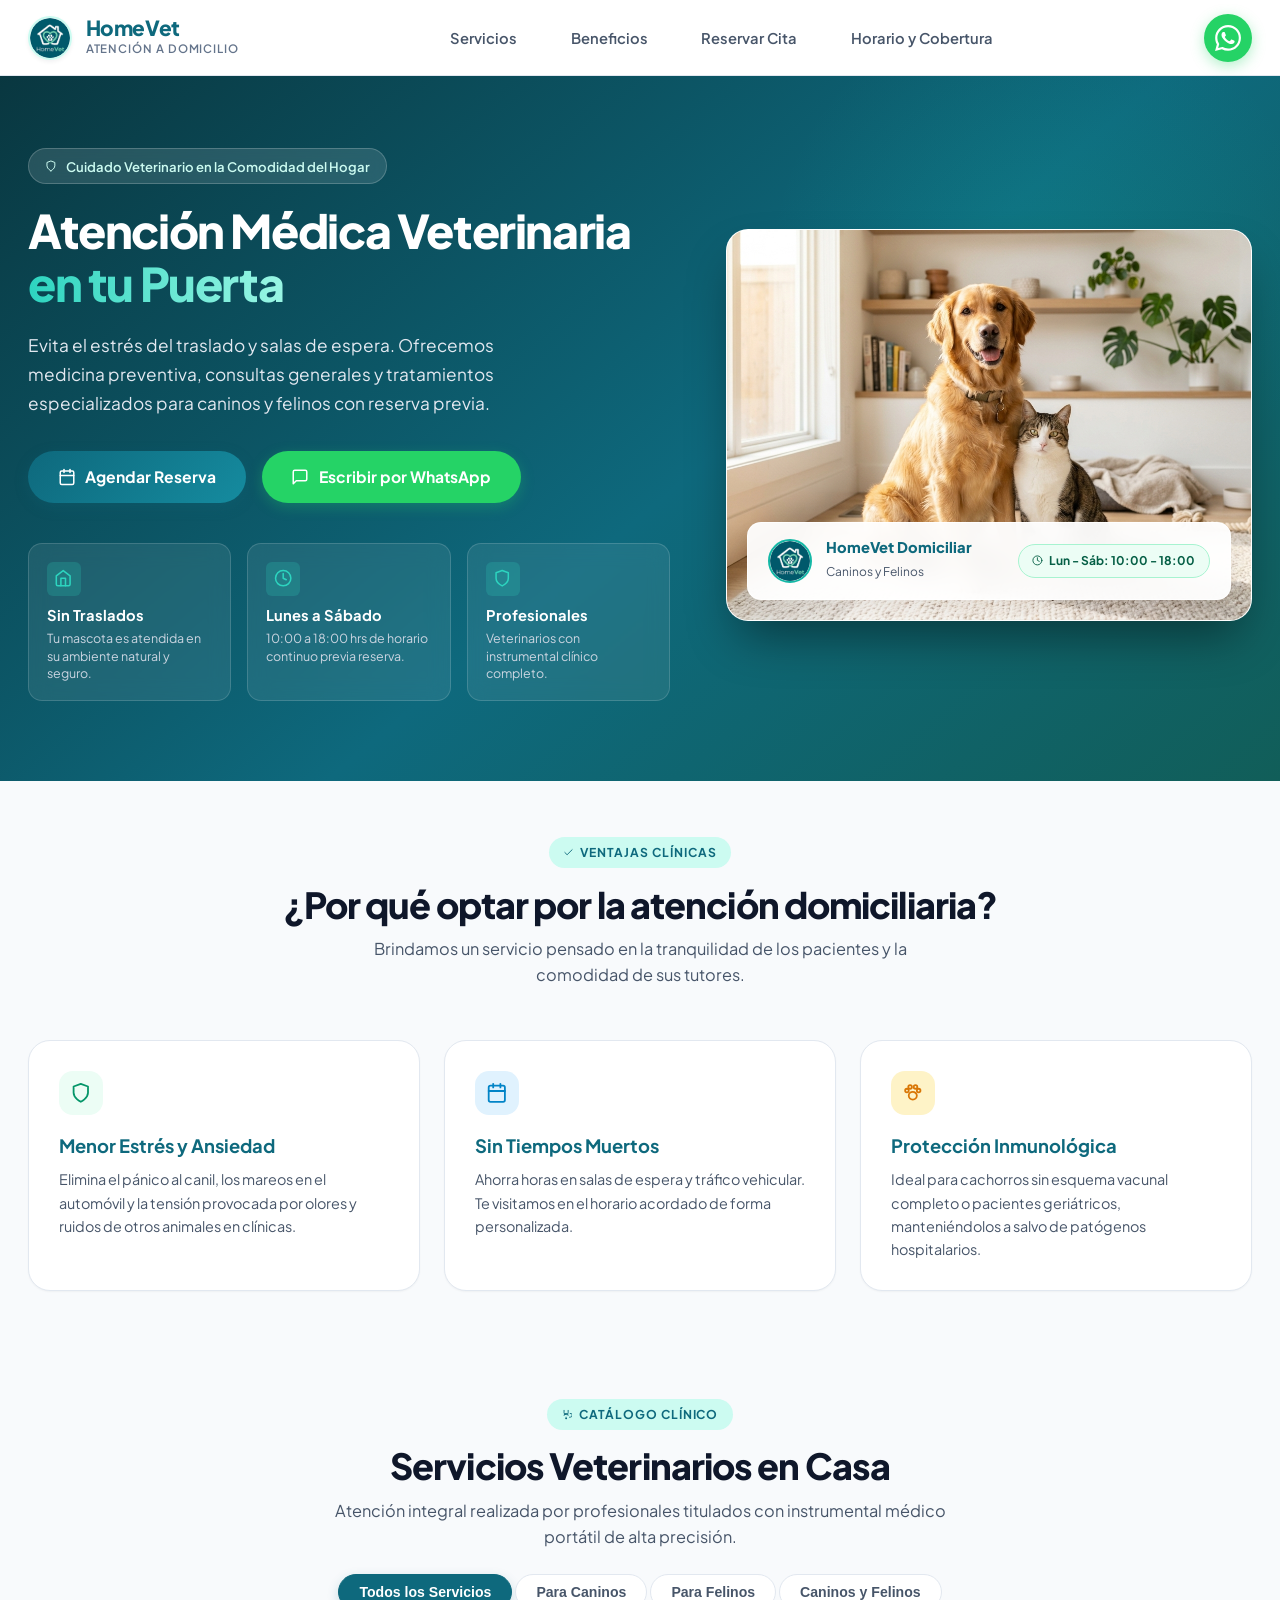
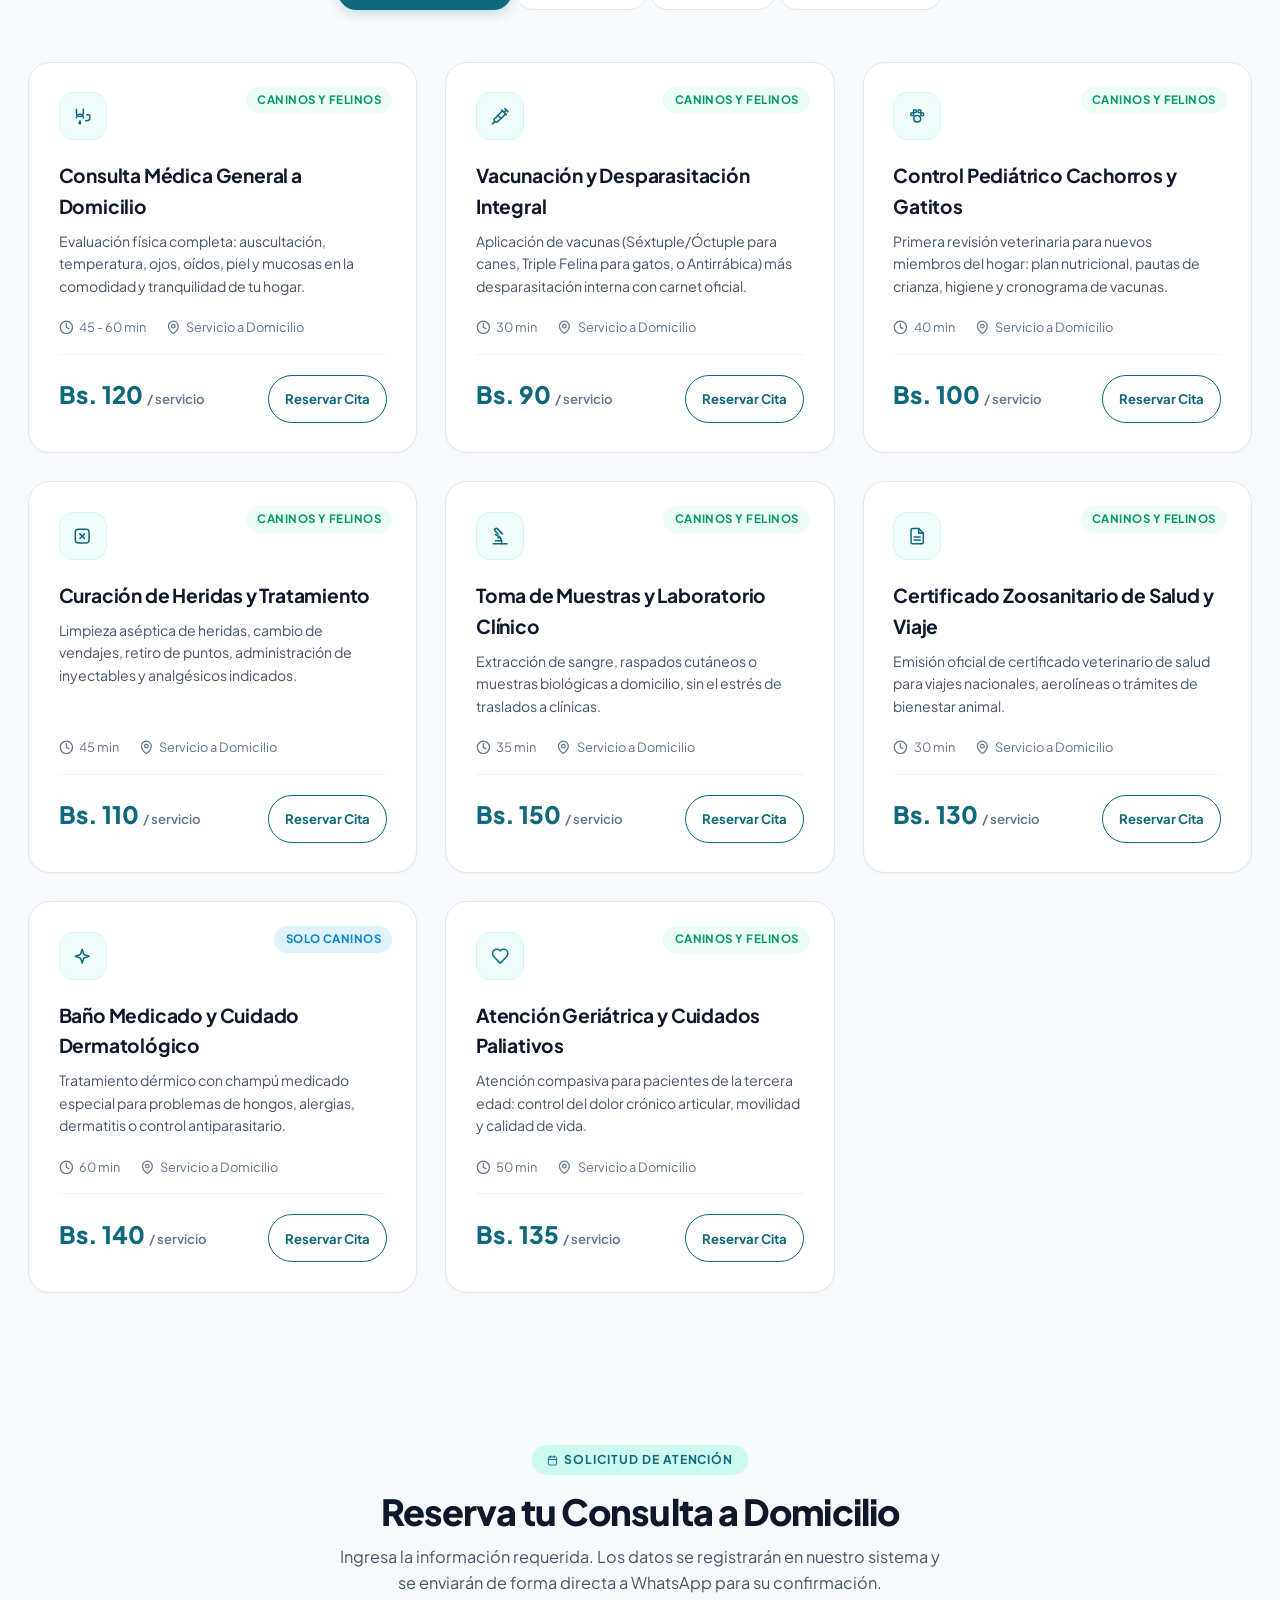
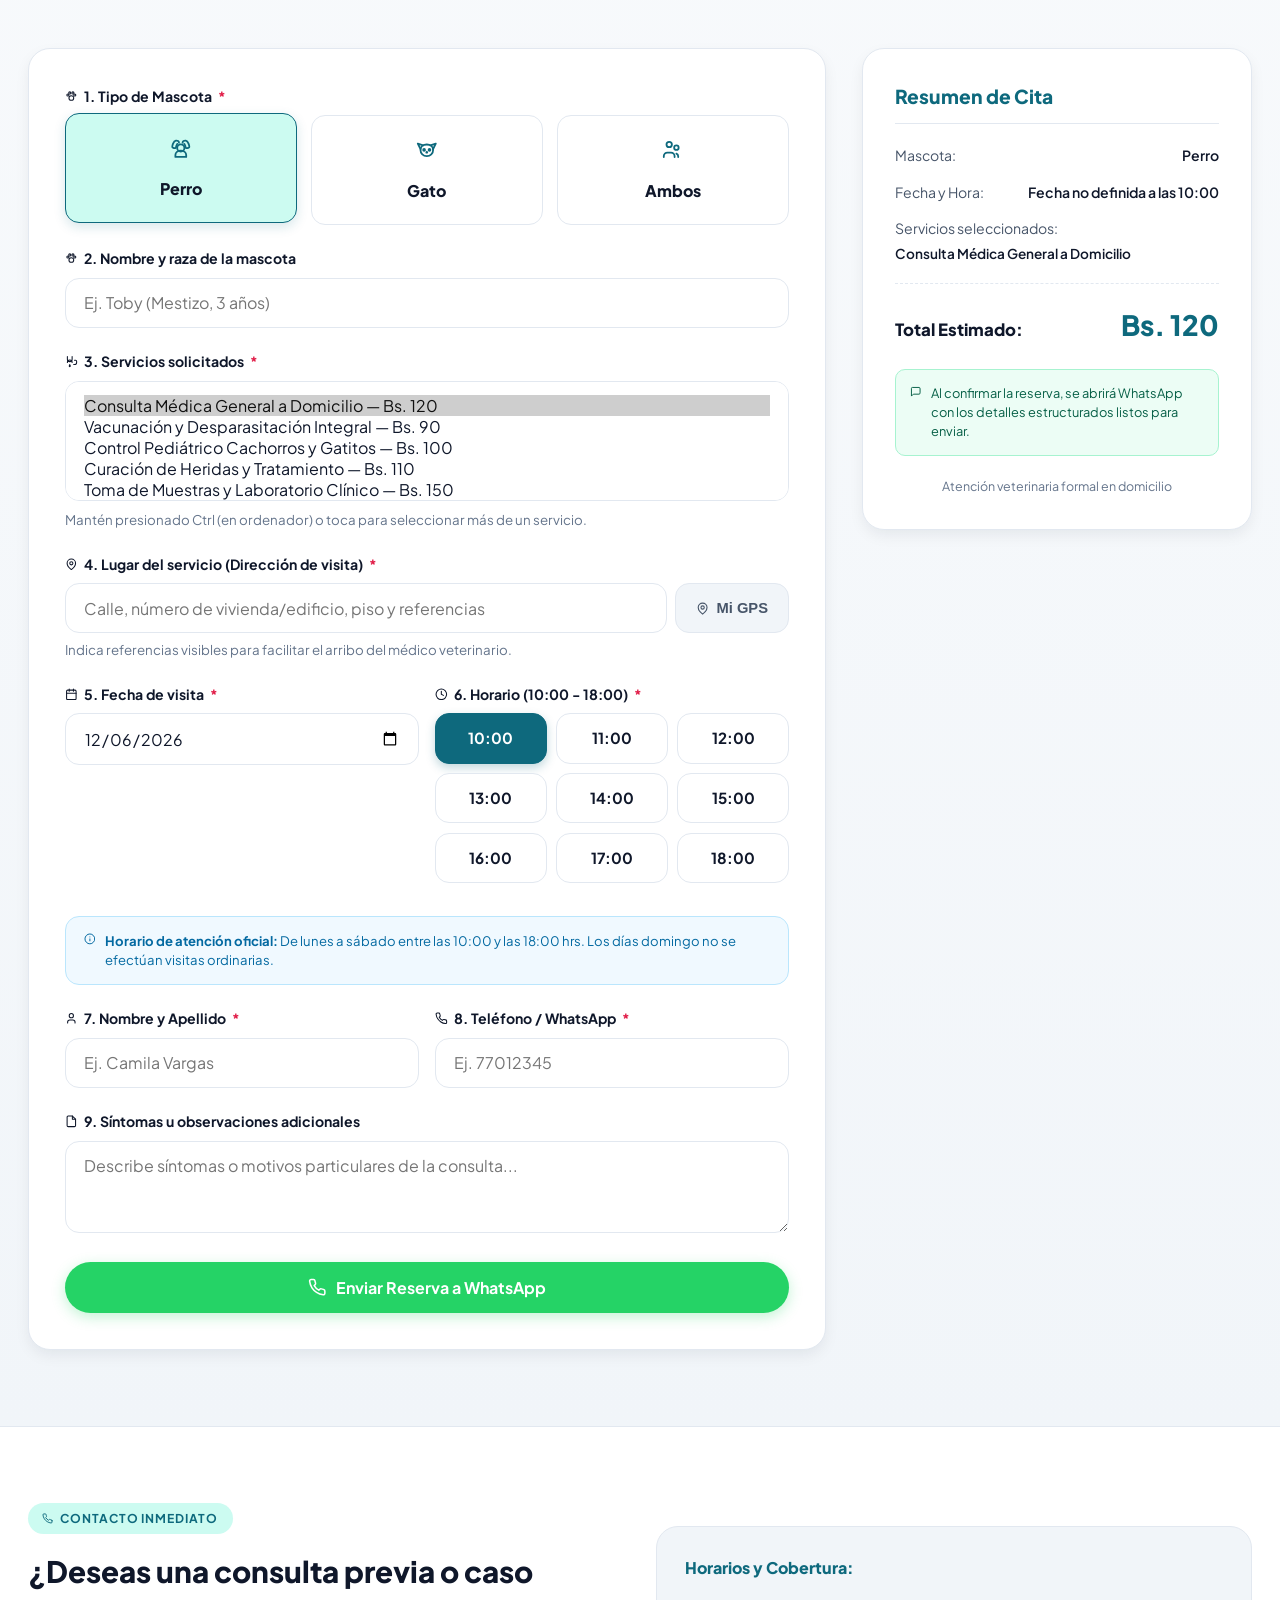
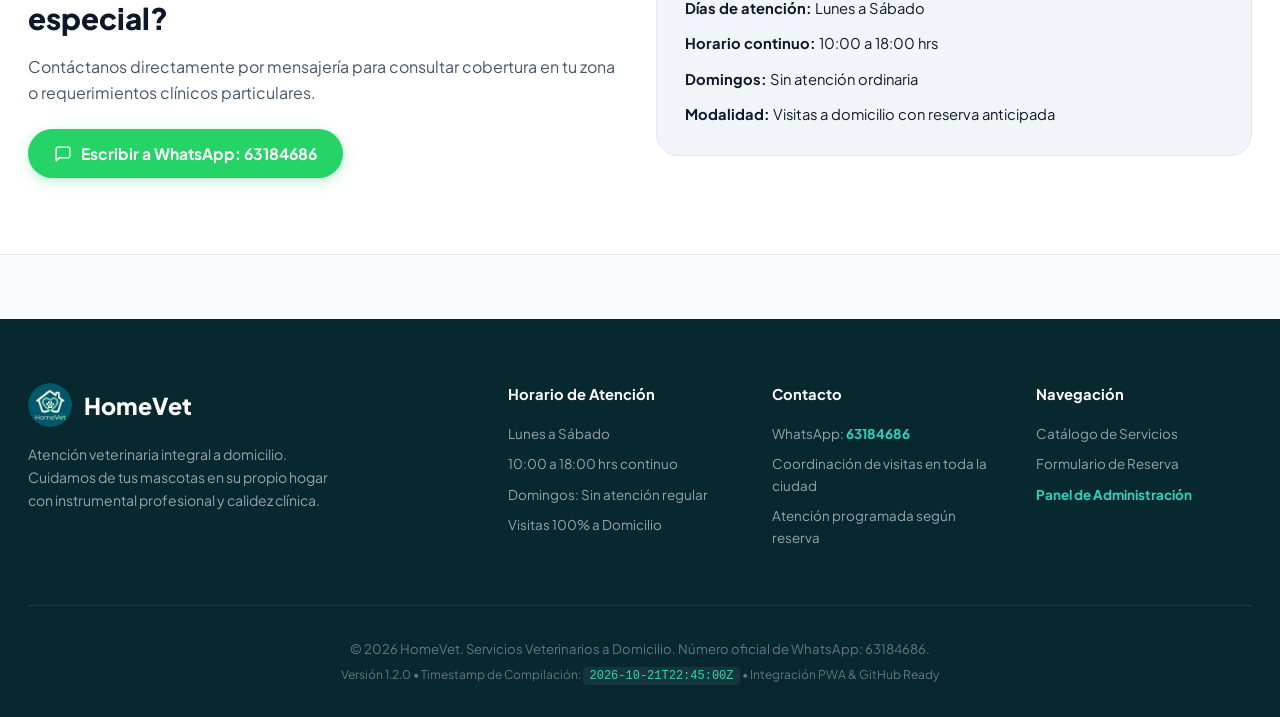
==== commit c638c0b8: "Add files via upload" ====
--- a/index.html
+++ b/index.html
@@ -503,7 +503,7 @@
     <div class="footer-bottom">
       <div>&copy; 2026 HomeVet. Servicios Veterinarios a Domicilio. Número oficial de WhatsApp: 63184686.</div>
       <div style="font-size: 0.75rem; color: #64748b; margin-top: 6px;">
-        Versión 1.2.0 • Timestamp de Compilación: <code style="color: var(--accent-mint); background: rgba(255,255,255,0.06); padding: 2px 6px; border-radius: 4px;">2026-10-21T21:05:00Z</code> • Integración PWA & GitHub Ready
+        Versión 1.2.0 • Timestamp de Compilación: <code style="color: var(--accent-mint); background: rgba(255,255,255,0.06); padding: 2px 6px; border-radius: 4px;">2026-10-21T22:45:00Z</code> • Integración PWA & GitHub Ready
       </div>
     </div>
   </footer>
@@ -522,6 +522,11 @@
       <button class="btn btn-secondary" onclick="dismissPwaBanner()" style="padding: 0.4rem 0.6rem; font-size: 0.8rem;" title="Cerrar">✕</button>
     </div>
   </div>
+
+  <!-- BOTÓN FLOTANTE WHATSAPP PARA DISPOSITIVOS MÓVILES -->
+  <a href="https://wa.me/59163184686" target="_blank" class="mobile-whatsapp-fab" title="Escribir por WhatsApp" aria-label="Abrir WhatsApp oficial">
+    <svg viewBox="0 0 24 24"><path d="M17.472 14.382c-.297-.149-1.758-.867-2.03-.967-.273-.099-.471-.148-.67.15-.197.297-.767.966-.94 1.164-.173.199-.347.223-.644.075-.297-.15-1.255-.463-2.39-1.475-.883-.788-1.48-1.761-1.653-2.059-.173-.297-.018-.458.13-.606.134-.133.298-.347.446-.52.149-.174.198-.298.298-.497.099-.198.05-.371-.025-.52-.075-.149-.669-1.612-.916-2.207-.242-.579-.487-.5-.669-.51-.173-.008-.371-.01-.57-.01-.198 0-.52.074-.792.372-.272.297-1.04 1.016-1.04 2.479 0 1.462 1.065 2.875 1.213 3.074.149.198 2.096 3.2 5.077 4.487.709.306 1.262.489 1.694.625.712.227 1.36.195 1.871.118.571-.085 1.758-.719 2.006-1.413.248-.694.248-1.289.173-1.413-.074-.124-.272-.198-.57-.347m-5.421 7.403h-.004a9.87 9.87 0 01-5.031-1.378l-.361-.214-3.741.982.998-3.648-.235-.374a9.86 9.86 0 01-1.51-5.26c.001-5.45 4.436-9.884 9.888-9.884 2.64 0 5.122 1.03 6.988 2.898a9.825 9.825 0 012.893 6.994c-.003 5.45-4.437 9.884-9.885 9.884m8.413-18.297A11.815 11.815 0 0012.05 0C5.495 0 .16 5.335.157 11.892c0 2.096.547 4.142 1.588 5.945L.057 24l6.305-1.654a11.882 11.882 0 005.683 1.448h.005c6.554 0 11.89-5.335 11.893-11.893a11.821 11.821 0 00-3.48-8.413Z"/></svg>
+  </a>
 
   <!-- Base de Datos e Interacción Cliente -->
   <script src="db.js"></script>
--- a/styles.css
+++ b/styles.css
@@ -167,10 +167,11 @@
   display: inline-flex;
   align-items: center;
   justify-content: center;
-  gap: 0.5rem;
-  padding: 0.65rem 1.35rem;
-  font-size: 0.92rem;
-  font-weight: 600;
+  gap: 0.6rem;
+  padding: 0.75rem 1.6rem;
+  min-height: 48px;
+  font-size: 0.98rem;
+  font-weight: 700;
   border-radius: var(--radius-full);
   border: none;
   cursor: pointer;
@@ -178,6 +179,13 @@
   text-decoration: none;
   font-family: inherit;
   white-space: nowrap;
+  touch-action: manipulation;
+}
+
+.btn-lg {
+  min-height: 54px;
+  padding: 0.95rem 2rem;
+  font-size: 1.05rem;
 }
 
 .btn-primary {
@@ -206,8 +214,8 @@
 }
 
 .btn-whatsapp-icon {
-  width: 44px;
-  height: 44px;
+  width: 48px;
+  height: 48px;
   border-radius: 50%;
   background: #25d366;
   color: #ffffff;
@@ -219,6 +227,8 @@
   text-decoration: none;
   border: none;
   cursor: pointer;
+  flex-shrink: 0;
+  touch-action: manipulation;
 }
 
 .btn-whatsapp-icon:hover {
@@ -229,8 +239,8 @@
 }
 
 .btn-whatsapp-icon svg {
-  width: 24px;
-  height: 24px;
+  width: 26px;
+  height: 26px;
   fill: currentColor;
 }
 
@@ -256,25 +266,7 @@
   color: var(--text-primary);
 }
 
-.btn-admin {
-  background: white;
-  color: var(--text-secondary);
-  border: 1.5px solid var(--border-color);
-  font-size: 0.85rem;
-  padding: 0.5rem 1rem;
-}
-
-.btn-admin:hover {
-  border-color: var(--primary);
-  color: var(--primary);
-  background: var(--accent-light);
-}
-
-.btn-admin.active {
-  background: var(--primary);
-  color: white;
-  border-color: var(--primary);
-}
+
 
 /* ======================================================= */
 /* HERO SECTION (CON FOTOGRAFÍA ESTÉTICA DE PERRO Y GATO)  */
@@ -719,8 +711,9 @@
 
 .form-control {
   width: 100%;
-  padding: 0.75rem 1rem;
-  font-size: 0.92rem;
+  padding: 0.85rem 1.15rem;
+  font-size: 1rem;
+  min-height: 50px;
   font-family: inherit;
   border: 1.5px solid var(--border-color);
   border-radius: var(--radius-md);
@@ -745,7 +738,8 @@
 .pet-radio-card {
   border: 1.5px solid var(--border-color);
   border-radius: var(--radius-md);
-  padding: 1rem 0.6rem;
+  padding: 1.25rem 0.75rem;
+  min-height: 92px;
   text-align: center;
   cursor: pointer;
   transition: var(--transition);
@@ -754,7 +748,9 @@
   display: flex;
   flex-direction: column;
   align-items: center;
-  gap: 0.4rem;
+  justify-content: center;
+  gap: 0.5rem;
+  touch-action: manipulation;
 }
 
 .pet-radio-card:hover {
@@ -765,62 +761,69 @@
 .pet-radio-card.active {
   border-color: var(--primary);
   background: var(--accent-subtle);
-  box-shadow: 0 4px 12px rgba(14, 105, 125, 0.12);
+  box-shadow: 0 4px 12px rgba(14, 105, 125, 0.16);
+  transform: translateY(-2px);
 }
 
 .pet-radio-card .pet-icon-svg {
   color: var(--primary);
-  width: 28px;
-  height: 28px;
+  width: 34px;
+  height: 34px;
 }
 
 .pet-radio-card .pet-name {
-  font-size: 0.88rem;
-  font-weight: 700;
+  font-size: 1rem;
+  font-weight: 800;
   color: var(--text-primary);
 }
 
 /* TIME PICKER SLOTS */
 .time-slots-grid {
   display: grid;
-  grid-template-columns: repeat(auto-fill, minmax(88px, 1fr));
-  gap: 0.55rem;
+  grid-template-columns: repeat(auto-fill, minmax(90px, 1fr));
+  gap: 0.6rem;
   margin-top: 0.4rem;
 }
 
 .time-slot {
-  padding: 0.6rem 0.2rem;
-  text-align: center;
+  min-height: 48px;
+  padding: 0.75rem 0.4rem;
+  display: flex;
+  align-items: center;
+  justify-content: center;
   border: 1.5px solid var(--border-color);
-  border-radius: var(--radius-sm);
+  border-radius: var(--radius-md);
   background: #ffffff;
-  font-size: 0.85rem;
-  font-weight: 600;
+  font-size: 0.95rem;
+  font-weight: 700;
   cursor: pointer;
   transition: var(--transition);
+  touch-action: manipulation;
 }
 
 .time-slot:hover {
   border-color: var(--primary);
   color: var(--primary);
+  background: var(--accent-light);
 }
 
 .time-slot.active {
   background: var(--primary);
   color: #ffffff;
   border-color: var(--primary);
+  box-shadow: 0 4px 10px rgba(14, 105, 125, 0.25);
 }
 
 .schedule-notice-box {
   display: flex;
   align-items: flex-start;
   gap: 0.6rem;
-  font-size: 0.8rem;
+  font-size: 0.82rem;
   color: #0369a1;
   background: #f0f9ff;
   border: 1px solid #bae6fd;
-  padding: 0.75rem 1rem;
-  border-radius: var(--radius-sm);
+  padding: 0.85rem 1.1rem;
+  border-radius: var(--radius-md);
   margin-top: 0.65rem;
   line-height: 1.5;
 }
@@ -837,14 +840,16 @@
   border: 1.5px solid var(--border-color);
   color: var(--text-secondary);
   border-radius: var(--radius-md);
-  padding: 0 1rem;
+  padding: 0 1.25rem;
+  min-height: 50px;
   cursor: pointer;
-  font-weight: 600;
-  font-size: 0.85rem;
+  font-weight: 700;
+  font-size: 0.92rem;
   transition: var(--transition);
   display: inline-flex;
   align-items: center;
-  gap: 0.4rem;
+  gap: 0.45rem;
+  touch-action: manipulation;
 }
 
 .btn-gps:hover {
@@ -916,17 +921,7 @@
   min-height: 100vh;
 }
 
-.admin-standalone-page .admin-container {
-  display: block;
-}
-
-.admin-container {
-  display: none;
-}
-
-.admin-container.active {
-  display: block;
-}
+
 
 .admin-header {
   background: #ffffff;
@@ -1307,7 +1302,7 @@
   color: #64748b;
 }
 
-/* RESPONSIVE */
+/* RESPONSIVE & MOBILE PWA TOUCH OPTIMIZATIONS */
 @media (max-width: 968px) {
   .hero-container {
     grid-template-columns: 1fr;
@@ -1330,6 +1325,65 @@
   .footer-container {
     grid-template-columns: 1fr;
     gap: 2rem;
+  }
+}
+
+@media (max-width: 768px) {
+  .hero {
+    padding: 3rem 1.25rem 3.5rem;
+  }
+  .hero-title {
+    font-size: 2.15rem;
+  }
+  .hero-buttons {
+    flex-direction: column;
+    width: 100%;
+    gap: 0.85rem;
+  }
+  .hero-buttons .btn {
+    width: 100%;
+    min-height: 52px;
+    font-size: 1.05rem;
+  }
+  .pet-type-selector {
+    grid-template-columns: repeat(3, 1fr);
+    gap: 0.5rem;
+  }
+  .pet-radio-card {
+    padding: 1rem 0.4rem;
+    min-height: 85px;
+  }
+  .time-slots-grid {
+    grid-template-columns: repeat(3, 1fr);
+  }
+  .location-input-group {
+    flex-direction: column;
+    gap: 0.65rem;
+  }
+  .location-input-group .btn-gps {
+    width: 100%;
+    min-height: 48px;
+    justify-content: center;
+  }
+  .nav-links {
+    display: none;
+  }
+  .pwa-install-banner {
+    bottom: 1rem;
+    width: calc(100% - 1.5rem);
+    padding: 1.1rem;
+    flex-direction: column;
+    align-items: stretch;
+    gap: 0.85rem;
+  }
+  .pwa-install-banner > div:last-child {
+    display: flex;
+    gap: 0.5rem;
+  }
+  .pwa-install-banner .btn-primary {
+    flex: 1;
+    min-height: 50px;
+    font-size: 1rem;
   }
 }
 
@@ -1345,13 +1399,13 @@
   max-width: 520px;
   background: #ffffff;
   border-radius: var(--radius-lg);
-  padding: 0.85rem 1.25rem;
-  box-shadow: 0 10px 25px -5px rgba(0, 0, 0, 0.2), 0 8px 10px -6px rgba(0, 0, 0, 0.1);
-  border: 1px solid var(--border-color);
+  padding: 1rem 1.35rem;
+  box-shadow: 0 14px 30px -5px rgba(0, 0, 0, 0.22), 0 8px 10px -6px rgba(0, 0, 0, 0.12);
+  border: 1.5px solid var(--accent);
   display: flex;
   align-items: center;
   justify-content: space-between;
-  gap: 1rem;
+  gap: 1.25rem;
   z-index: 1000;
   animation: slideUpPwa 0.35s ease-out;
 }
@@ -1367,3 +1421,96 @@
   }
 }
 
+/* ======================================================= */
+/* BOTÓN FLOTANTE WHATSAPP PARA CELULARES                  */
+/* ======================================================= */
+.mobile-whatsapp-fab {
+  position: fixed;
+  bottom: 1.5rem;
+  right: 1.25rem;
+  width: 58px;
+  height: 58px;
+  border-radius: 50%;
+  background: #25d366;
+  color: #ffffff;
+  display: none;
+  align-items: center;
+  justify-content: center;
+  box-shadow: 0 8px 24px rgba(37, 211, 102, 0.45);
+  z-index: 998;
+  transition: transform 0.25s ease, box-shadow 0.25s ease;
+  text-decoration: none;
+}
+
+.mobile-whatsapp-fab:hover {
+  transform: scale(1.08);
+  box-shadow: 0 10px 28px rgba(37, 211, 102, 0.55);
+}
+
+.mobile-whatsapp-fab svg {
+  width: 32px;
+  height: 32px;
+  fill: currentColor;
+}
+
+@media (max-width: 768px) {
+  .mobile-whatsapp-fab {
+    display: flex;
+  }
+}
+
+/* ======================================================= */
+/* POSTGREST & TIMESTAMP TESTING SUITE STYLES              */
+/* ======================================================= */
+.test-metric-card {
+  background: #ffffff;
+  border: 1px solid var(--border-color);
+  border-radius: var(--radius-md);
+  padding: 1.25rem;
+  box-shadow: var(--shadow-xs);
+}
+
+.test-metric-card h4 {
+  font-size: 0.95rem;
+  font-weight: 800;
+  color: var(--primary);
+  margin-bottom: 0.5rem;
+}
+
+.test-badge-pass {
+  background: #dcfce7;
+  color: #15803d;
+  padding: 0.3rem 0.75rem;
+  border-radius: var(--radius-full);
+  font-size: 0.8rem;
+  font-weight: 800;
+  display: inline-flex;
+  align-items: center;
+  gap: 0.35rem;
+}
+
+.test-badge-fail {
+  background: #fee2e2;
+  color: #b91c1c;
+  padding: 0.3rem 0.75rem;
+  border-radius: var(--radius-full);
+  font-size: 0.8rem;
+  font-weight: 800;
+  display: inline-flex;
+  align-items: center;
+  gap: 0.35rem;
+}
+
+.timestamp-console {
+  background: #091e24;
+  color: #a7f3d0;
+  font-family: ui-monospace, SFMono-Regular, Menlo, Monaco, Consolas, monospace;
+  font-size: 0.84rem;
+  line-height: 1.6;
+  padding: 1.25rem;
+  border-radius: var(--radius-md);
+  overflow-x: auto;
+  max-height: 420px;
+  border: 1px solid rgba(45, 212, 191, 0.3);
+}
+
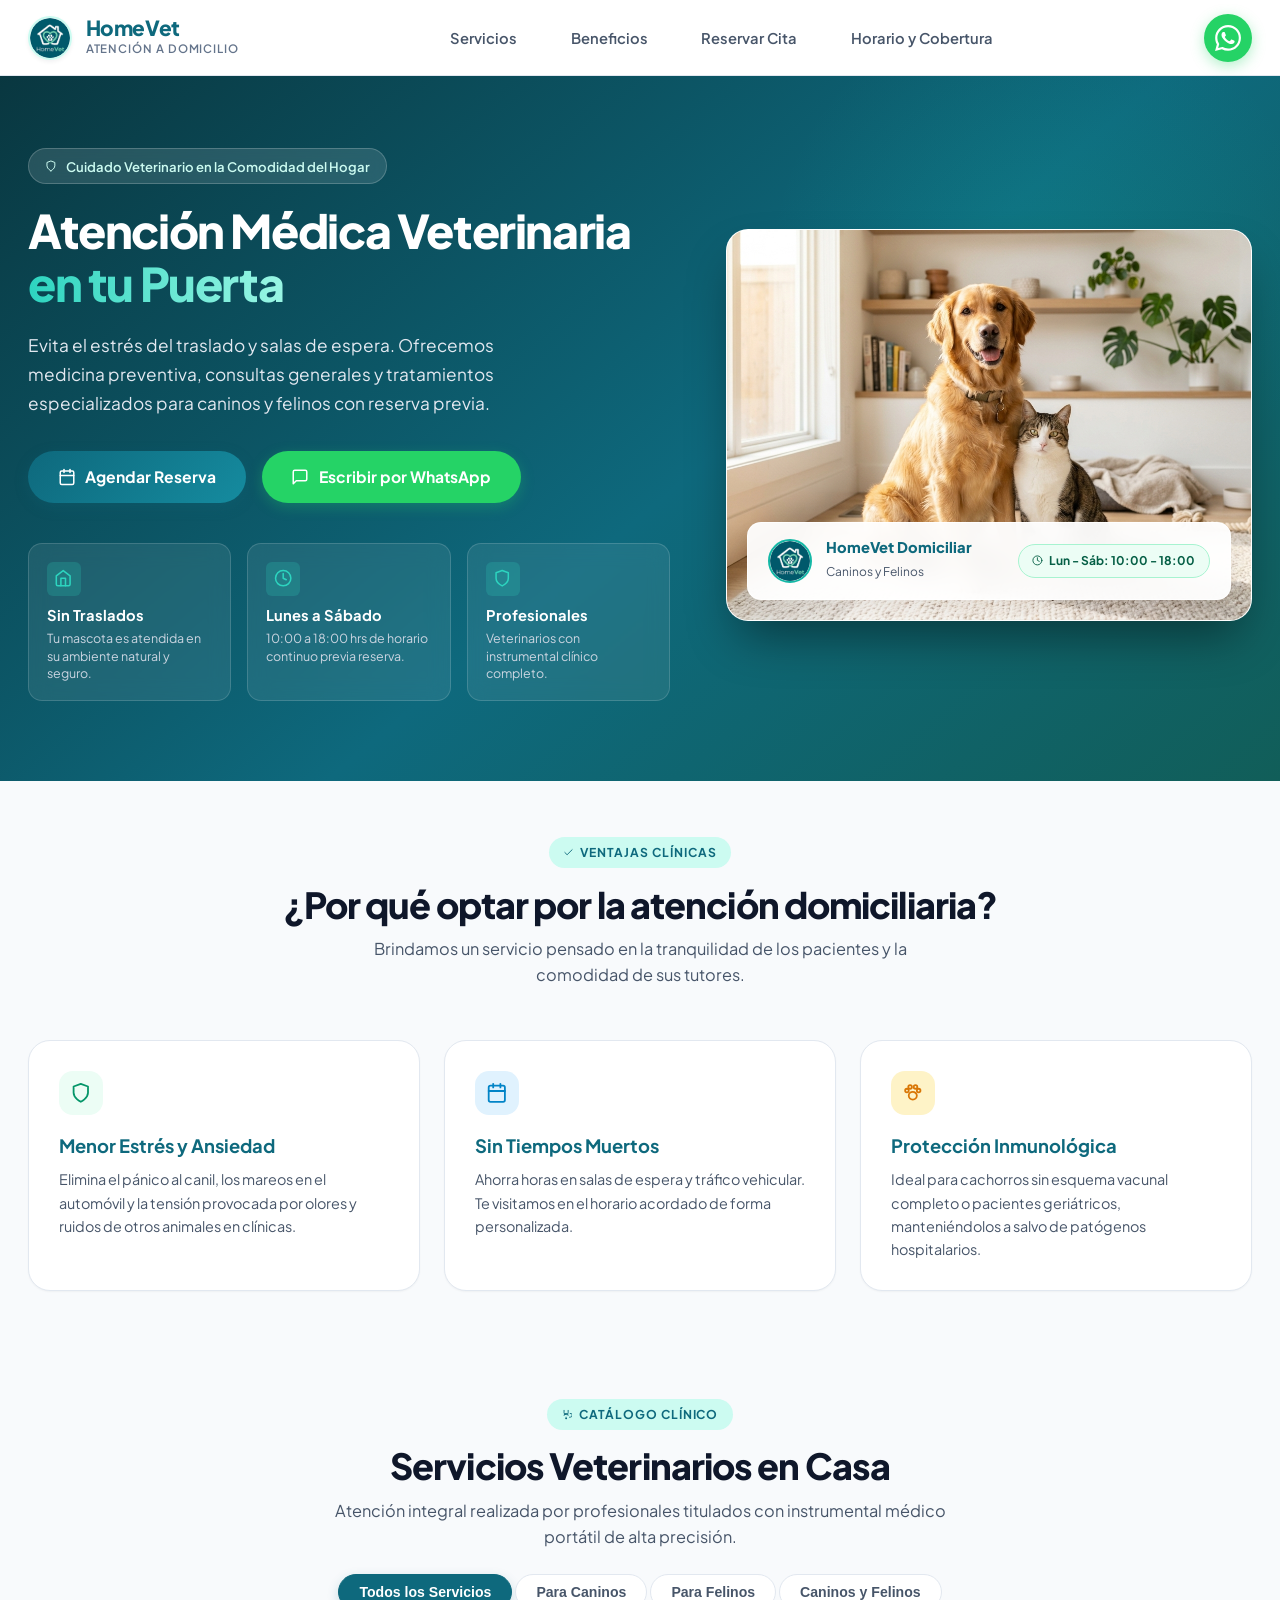
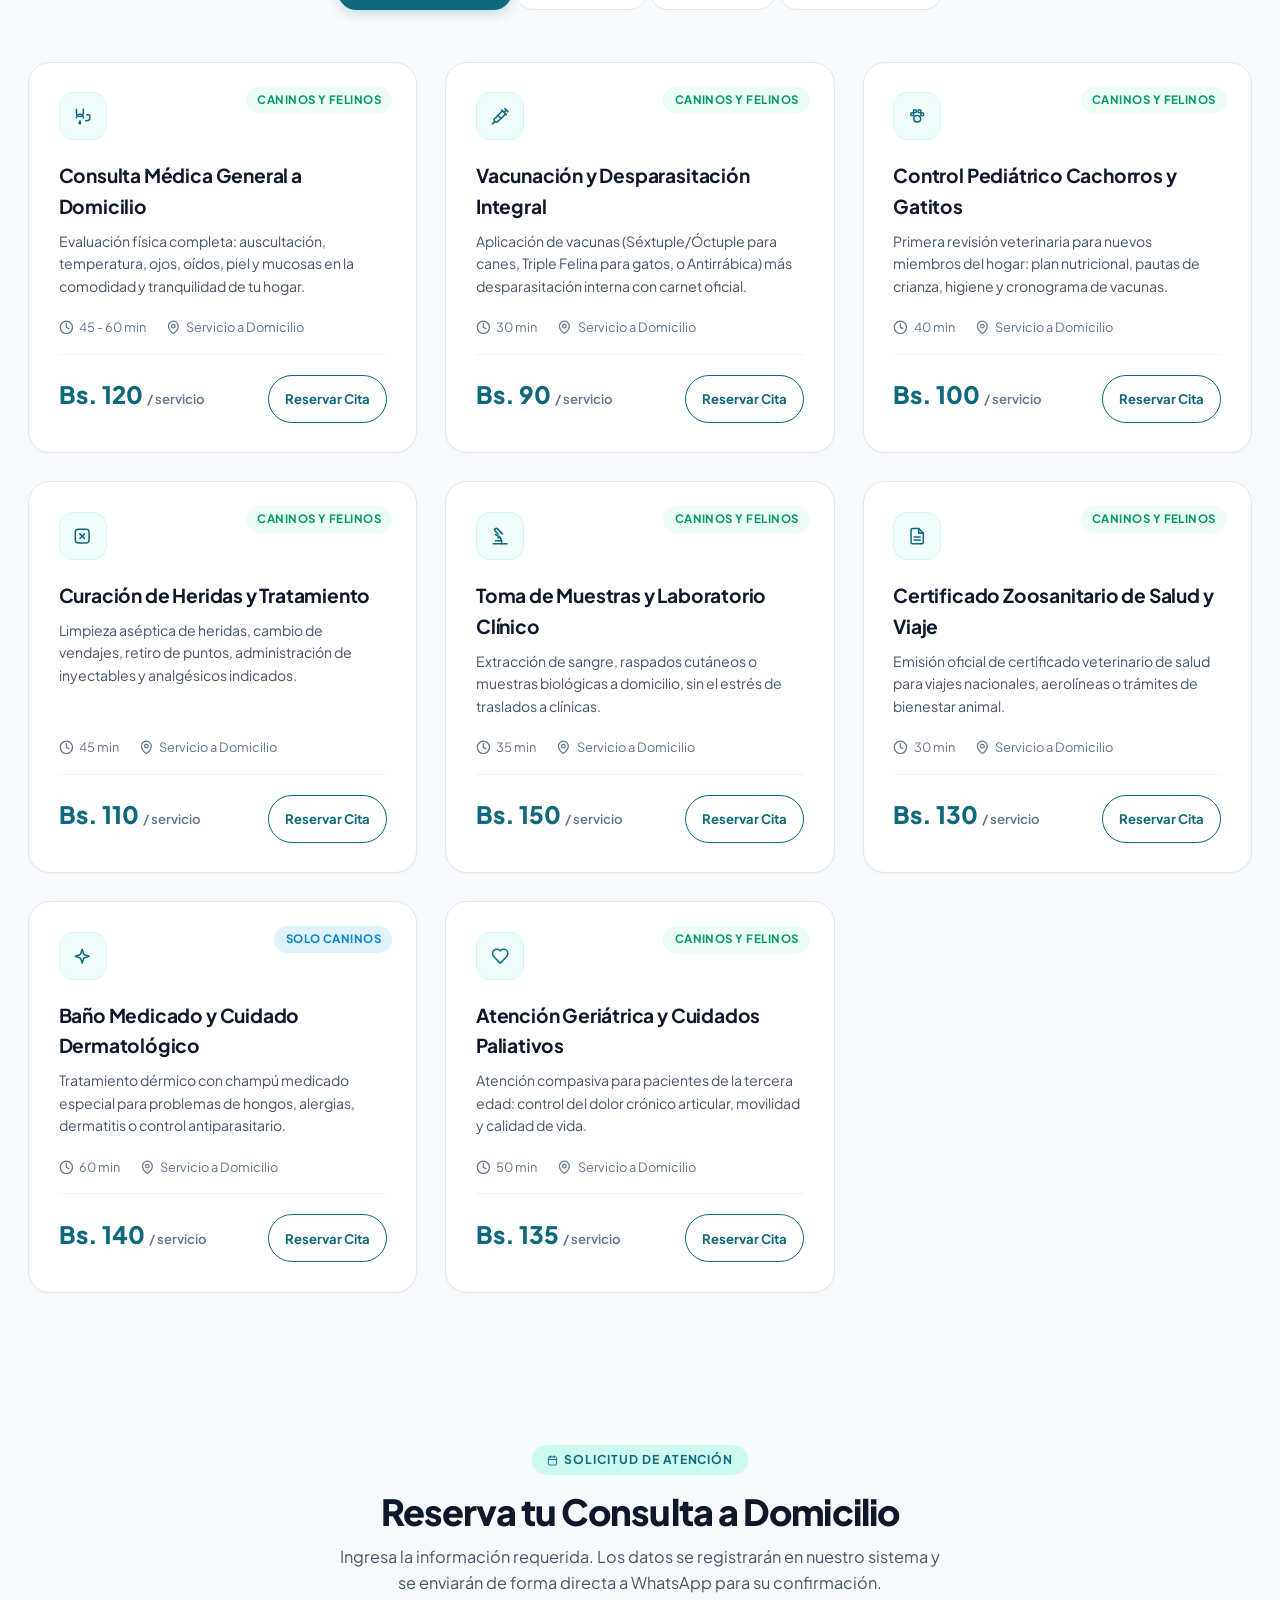
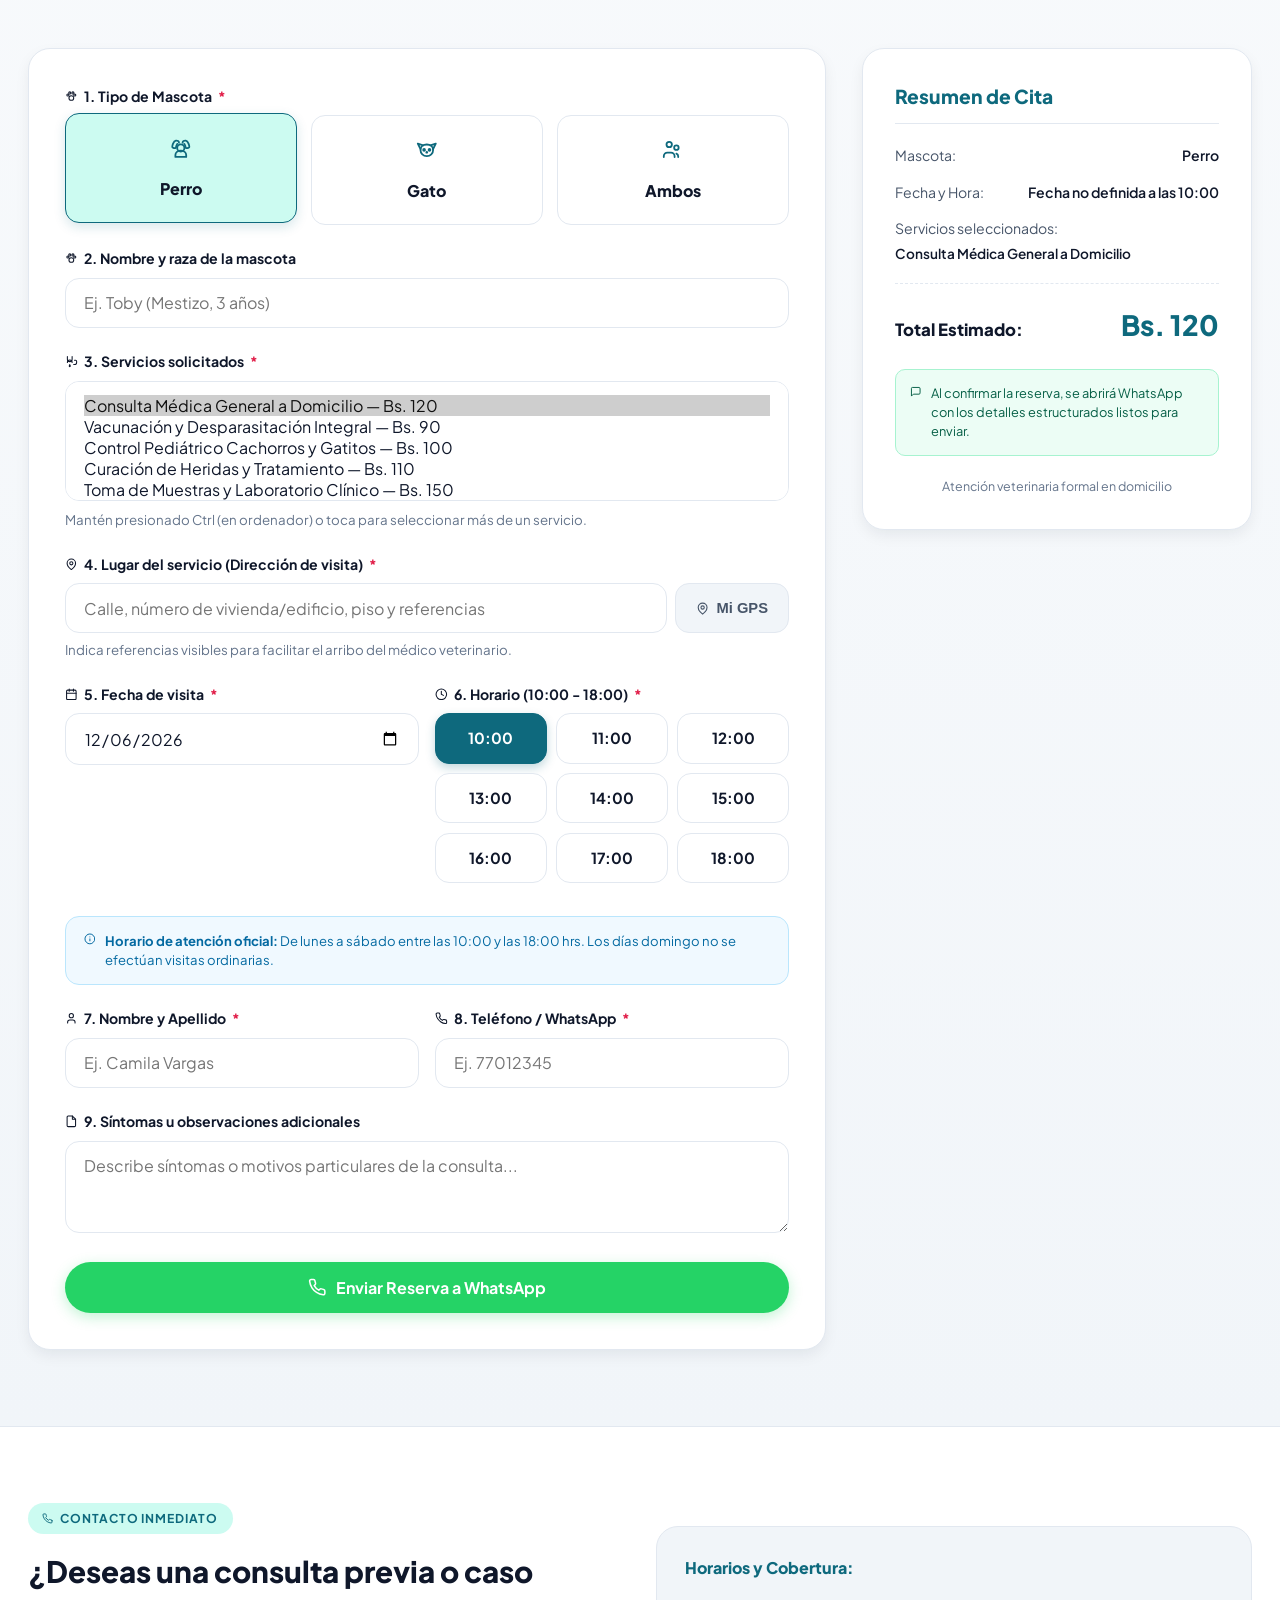
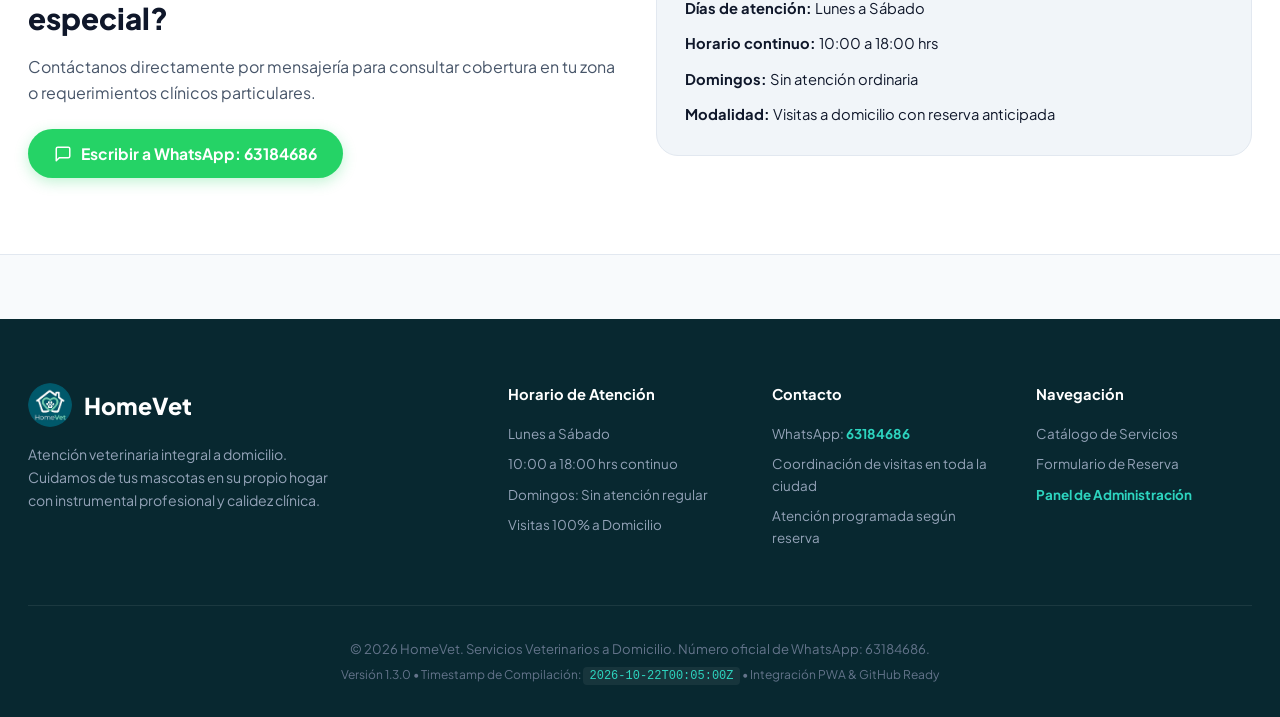
==== commit d248cac5: "Add files via upload" ====
--- a/index.html
+++ b/index.html
@@ -2,7 +2,7 @@
 <html lang="es">
 <head>
   <meta charset="UTF-8">
-  <meta name="viewport" content="width=device-width, initial-scale=1.0">
+  <meta name="viewport" content="width=device-width, initial-scale=1.0, maximum-scale=5.0, shrink-to-fit=no">
   <title>HomeVet | Servicios Veterinarios a Domicilio</title>
   <meta name="description" content="Atención médica veterinaria a domicilio previa reserva para caninos y felinos. Horario: Lunes a Sábado de 10:00 a 18:00. Contacto WhatsApp: 63184686.">
   
@@ -150,7 +150,7 @@
         </p>
       </div>
 
-      <div style="display: grid; grid-template-columns: repeat(auto-fit, minmax(280px, 1fr)); gap: 1.5rem;">
+      <div class="benefits-grid" style="display: grid; grid-template-columns: repeat(auto-fit, minmax(280px, 1fr)); gap: 1.5rem;">
         <div style="background: white; padding: 1.85rem; border-radius: var(--radius-lg); border: 1px solid var(--border-color); box-shadow: var(--shadow-xs);">
           <div style="width: 44px; height: 44px; border-radius: var(--radius-md); background: #ecfdf5; color: #059669; display: flex; align-items: center; justify-content: center; margin-bottom: 1rem;">
             <svg class="svg-icon md" viewBox="0 0 24 24"><path d="M12 22s8-4 8-10V5l-8-3-8 3v7c0 6 8 10 8 10z"/></svg>
@@ -503,7 +503,7 @@
     <div class="footer-bottom">
       <div>&copy; 2026 HomeVet. Servicios Veterinarios a Domicilio. Número oficial de WhatsApp: 63184686.</div>
       <div style="font-size: 0.75rem; color: #64748b; margin-top: 6px;">
-        Versión 1.2.0 • Timestamp de Compilación: <code style="color: var(--accent-mint); background: rgba(255,255,255,0.06); padding: 2px 6px; border-radius: 4px;">2026-10-21T22:45:00Z</code> • Integración PWA & GitHub Ready
+        Versión 1.3.0 • Timestamp de Compilación: <code style="color: var(--accent-mint); background: rgba(255,255,255,0.06); padding: 2px 6px; border-radius: 4px;">2026-10-22T00:05:00Z</code> • Integración PWA & GitHub Ready
       </div>
     </div>
   </footer>
--- a/styles.css
+++ b/styles.css
@@ -1302,93 +1302,8 @@
   color: #64748b;
 }
 
-/* RESPONSIVE & MOBILE PWA TOUCH OPTIMIZATIONS */
-@media (max-width: 968px) {
-  .hero-container {
-    grid-template-columns: 1fr;
-    text-align: center;
-    gap: 2.5rem;
-  }
-  .hero-description {
-    margin-left: auto;
-    margin-right: auto;
-  }
-  .hero-buttons {
-    justify-content: center;
-  }
-  .hero-features {
-    grid-template-columns: 1fr;
-  }
-  .booking-container {
-    grid-template-columns: 1fr;
-  }
-  .footer-container {
-    grid-template-columns: 1fr;
-    gap: 2rem;
-  }
-}
-
-@media (max-width: 768px) {
-  .hero {
-    padding: 3rem 1.25rem 3.5rem;
-  }
-  .hero-title {
-    font-size: 2.15rem;
-  }
-  .hero-buttons {
-    flex-direction: column;
-    width: 100%;
-    gap: 0.85rem;
-  }
-  .hero-buttons .btn {
-    width: 100%;
-    min-height: 52px;
-    font-size: 1.05rem;
-  }
-  .pet-type-selector {
-    grid-template-columns: repeat(3, 1fr);
-    gap: 0.5rem;
-  }
-  .pet-radio-card {
-    padding: 1rem 0.4rem;
-    min-height: 85px;
-  }
-  .time-slots-grid {
-    grid-template-columns: repeat(3, 1fr);
-  }
-  .location-input-group {
-    flex-direction: column;
-    gap: 0.65rem;
-  }
-  .location-input-group .btn-gps {
-    width: 100%;
-    min-height: 48px;
-    justify-content: center;
-  }
-  .nav-links {
-    display: none;
-  }
-  .pwa-install-banner {
-    bottom: 1rem;
-    width: calc(100% - 1.5rem);
-    padding: 1.1rem;
-    flex-direction: column;
-    align-items: stretch;
-    gap: 0.85rem;
-  }
-  .pwa-install-banner > div:last-child {
-    display: flex;
-    gap: 0.5rem;
-  }
-  .pwa-install-banner .btn-primary {
-    flex: 1;
-    min-height: 50px;
-    font-size: 1rem;
-  }
-}
-
 /* ======================================================= */
-/* PWA MOBILE INSTALL BANNER                               */
+/* PWA MOBILE INSTALL BANNER BASE STYLES                   */
 /* ======================================================= */
 .pwa-install-banner {
   position: fixed;
@@ -1422,7 +1337,7 @@
 }
 
 /* ======================================================= */
-/* BOTÓN FLOTANTE WHATSAPP PARA CELULARES                  */
+/* BOTÓN FLOTANTE WHATSAPP PARA CELULARES BASE             */
 /* ======================================================= */
 .mobile-whatsapp-fab {
   position: fixed;
@@ -1453,12 +1368,6 @@
   fill: currentColor;
 }
 
-@media (max-width: 768px) {
-  .mobile-whatsapp-fab {
-    display: flex;
-  }
-}
-
 /* ======================================================= */
 /* POSTGREST & TIMESTAMP TESTING SUITE STYLES              */
 /* ======================================================= */
@@ -1514,3 +1423,326 @@
   border: 1px solid rgba(45, 212, 191, 0.3);
 }
 
+/* ======================================================= */
+/* RESPONSIVE DESIGN & MOBILE OPTIMIZATIONS                */
+/* ======================================================= */
+
+/* TABLETS Y PANTALLAS MEDIANAS (hasta 968px) */
+@media (max-width: 968px) {
+  .hero-container {
+    grid-template-columns: 1fr;
+    text-align: center;
+    gap: 2.5rem;
+  }
+  .hero-description {
+    margin-left: auto;
+    margin-right: auto;
+  }
+  .hero-buttons {
+    justify-content: center;
+  }
+  .hero-features {
+    grid-template-columns: 1fr;
+  }
+  .booking-container {
+    grid-template-columns: 1fr;
+  }
+  .footer-container {
+    grid-template-columns: 1fr;
+    gap: 2rem;
+  }
+}
+
+/* SMARTPHONES Y TELÉFONOS MÓVILES (hasta 768px) */
+@media (max-width: 768px) {
+  /* Ocultar enlaces de texto del menú para dejar espacio limpio en móvil */
+  .nav-links {
+    display: none !important;
+  }
+
+  .nav-container {
+    padding: 0.75rem 1rem !important;
+  }
+
+  .brand-text h1 {
+    font-size: 1.15rem !important;
+  }
+
+  .brand-text span {
+    font-size: 0.65rem !important;
+  }
+
+  /* Sección Hero 100% responsiva y apilada */
+  .hero {
+    padding: 2.5rem 1.15rem 3rem !important;
+  }
+
+  .hero-container {
+    display: flex !important;
+    flex-direction: column !important;
+    gap: 1.75rem !important;
+    text-align: center !important;
+    width: 100% !important;
+  }
+
+  .hero-pill {
+    margin: 0 auto 1rem !important;
+    font-size: 0.76rem !important;
+    padding: 0.35rem 0.85rem !important;
+  }
+
+  .hero-title {
+    font-size: 1.85rem !important;
+    line-height: 1.2 !important;
+    margin-bottom: 1rem !important;
+  }
+
+  .hero-description {
+    font-size: 0.96rem !important;
+    line-height: 1.6 !important;
+    margin-bottom: 1.5rem !important;
+  }
+
+  /* Botones Hero grandes, táctiles y 100% ancho */
+  .hero-buttons {
+    display: flex !important;
+    flex-direction: column !important;
+    width: 100% !important;
+    gap: 0.75rem !important;
+    margin-bottom: 2rem !important;
+  }
+
+  .hero-buttons .btn {
+    width: 100% !important;
+    min-height: 52px !important;
+    font-size: 1.05rem !important;
+    font-weight: 800 !important;
+    justify-content: center !important;
+  }
+
+  /* Cuadros de características en 1 sola columna amplia */
+  .hero-features {
+    display: grid !important;
+    grid-template-columns: 1fr !important;
+    gap: 0.75rem !important;
+    width: 100% !important;
+  }
+
+  .feature-box {
+    padding: 1rem !important;
+    text-align: left !important;
+  }
+
+  /* Fotografía clínica adaptada al ancho completo del celular */
+  .hero-visual-card {
+    width: 100% !important;
+    margin-top: 0.5rem !important;
+  }
+
+  .hero-visual-img {
+    height: 250px !important;
+    object-fit: cover !important;
+  }
+
+  .hero-badge-overlay {
+    flex-direction: column !important;
+    align-items: flex-start !important;
+    gap: 0.5rem !important;
+    padding: 0.85rem 1rem !important;
+    bottom: 0.75rem !important;
+    left: 0.75rem !important;
+    right: 0.75rem !important;
+  }
+
+  .hero-schedule-pill {
+    align-self: flex-start !important;
+    font-size: 0.72rem !important;
+  }
+
+  /* Secciones y títulos generales */
+  .section-wrapper {
+    padding: 3rem 1.15rem !important;
+    width: 100% !important;
+  }
+
+  .section-title {
+    font-size: 1.65rem !important;
+    line-height: 1.25 !important;
+  }
+
+  .section-subtitle {
+    font-size: 0.92rem !important;
+  }
+
+  .section-header {
+    margin-bottom: 2.25rem !important;
+  }
+
+  /* Catálogo de Servicios en 1 sola columna cómoda */
+  .services-grid {
+    grid-template-columns: 1fr !important;
+    gap: 1.25rem !important;
+    width: 100% !important;
+  }
+
+  .service-card {
+    padding: 1.5rem 1.2rem !important;
+    width: 100% !important;
+  }
+
+  .service-pricing {
+    display: flex !important;
+    justify-content: space-between !important;
+    align-items: center !important;
+    gap: 0.5rem !important;
+  }
+
+  .service-pricing .btn {
+    min-height: 46px !important;
+    padding: 0.6rem 1.25rem !important;
+    font-size: 0.92rem !important;
+    font-weight: 700 !important;
+  }
+
+  /* Filtros de servicios */
+  .filter-pills, .services-filter-bar {
+    display: flex !important;
+    flex-wrap: wrap !important;
+    gap: 0.45rem !important;
+    justify-content: center !important;
+  }
+
+  .filter-btn {
+    padding: 0.5rem 0.95rem !important;
+    font-size: 0.82rem !important;
+    min-height: 40px !important;
+  }
+
+  /* Formulario de Reserva 100% táctil y legible */
+  .booking-container {
+    display: flex !important;
+    flex-direction: column !important;
+    gap: 1.5rem !important;
+    width: 100% !important;
+  }
+
+  .booking-form-card {
+    padding: 1.5rem 1.15rem !important;
+    width: 100% !important;
+  }
+
+  .booking-summary-card {
+    position: static !important;
+    width: 100% !important;
+    padding: 1.5rem 1.15rem !important;
+    margin-top: 1rem !important;
+  }
+
+  /* Selector de mascotas táctil grande */
+  .pet-type-selector {
+    grid-template-columns: repeat(3, 1fr) !important;
+    gap: 0.5rem !important;
+    width: 100% !important;
+  }
+
+  .pet-radio-card {
+    padding: 0.85rem 0.35rem !important;
+    min-height: 85px !important;
+  }
+
+  .pet-radio-card .pet-name {
+    font-size: 0.92rem !important;
+  }
+
+  /* Selector de horas en 3 columnas fáciles de pulsar con el pulgar */
+  .time-slots-grid {
+    grid-template-columns: repeat(3, 1fr) !important;
+    gap: 0.5rem !important;
+    width: 100% !important;
+  }
+
+  .time-slot {
+    min-height: 48px !important;
+    font-size: 0.92rem !important;
+    font-weight: 700 !important;
+  }
+
+  /* Ubicación GPS apilada en móvil */
+  .location-input-group {
+    flex-direction: column !important;
+    width: 100% !important;
+    gap: 0.65rem !important;
+  }
+
+  .location-input-group .btn-gps {
+    width: 100% !important;
+    min-height: 48px !important;
+    justify-content: center !important;
+  }
+
+  /* Botón de envío de reserva prominente */
+  #booking-form .btn-primary {
+    width: 100% !important;
+    min-height: 54px !important;
+    font-size: 1.08rem !important;
+    font-weight: 800 !important;
+    justify-content: center !important;
+  }
+
+  /* Banner de instalación PWA en celular */
+  .pwa-install-banner {
+    bottom: 0.85rem !important;
+    width: calc(100% - 1.5rem) !important;
+    padding: 1rem !important;
+    flex-direction: column !important;
+    align-items: stretch !important;
+    gap: 0.85rem !important;
+  }
+
+  .pwa-install-banner > div:last-child {
+    display: flex !important;
+    gap: 0.5rem !important;
+    width: 100% !important;
+  }
+
+  .pwa-install-banner .btn-primary {
+    flex: 1 !important;
+    min-height: 48px !important;
+    font-size: 0.95rem !important;
+    font-weight: 700 !important;
+    justify-content: center !important;
+  }
+
+  /* Botón flotante WhatsApp visible en celular */
+  .mobile-whatsapp-fab {
+    display: flex !important;
+    width: 58px !important;
+    height: 58px !important;
+  }
+
+  /* Ventajas clínicas en 1 columna */
+  .benefits-grid, [style*="minmax(280px, 1fr)"] {
+    grid-template-columns: 1fr !important;
+    gap: 1rem !important;
+  }
+}
+
+/* TELÉFONOS MUY PEQUEÑOS (hasta 420px) */
+@media (max-width: 420px) {
+  .hero-title {
+    font-size: 1.65rem !important;
+  }
+  .pet-type-selector {
+    grid-template-columns: repeat(3, 1fr) !important;
+    gap: 0.35rem !important;
+  }
+  .pet-radio-card {
+    min-height: 78px !important;
+    padding: 0.65rem 0.2rem !important;
+  }
+  .time-slots-grid {
+    grid-template-columns: repeat(3, 1fr) !important;
+    gap: 0.35rem !important;
+  }
+}
+
